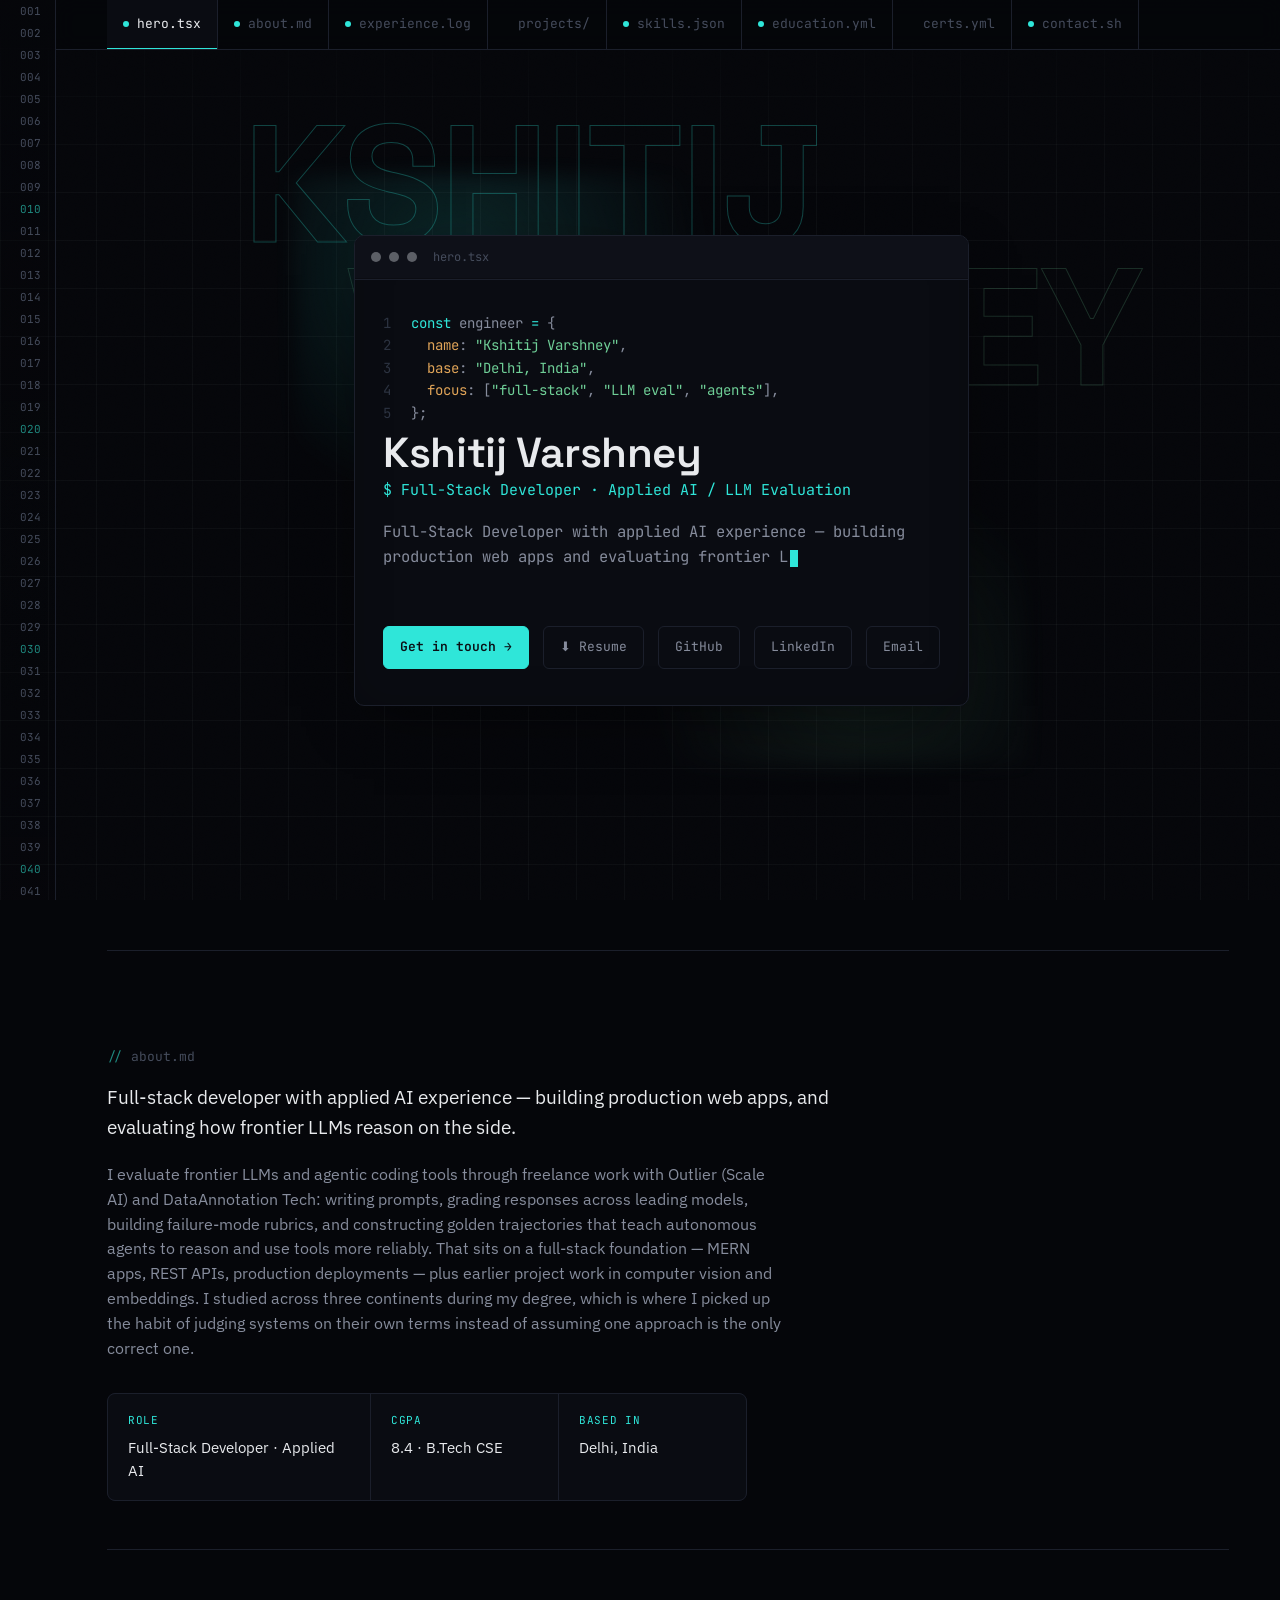
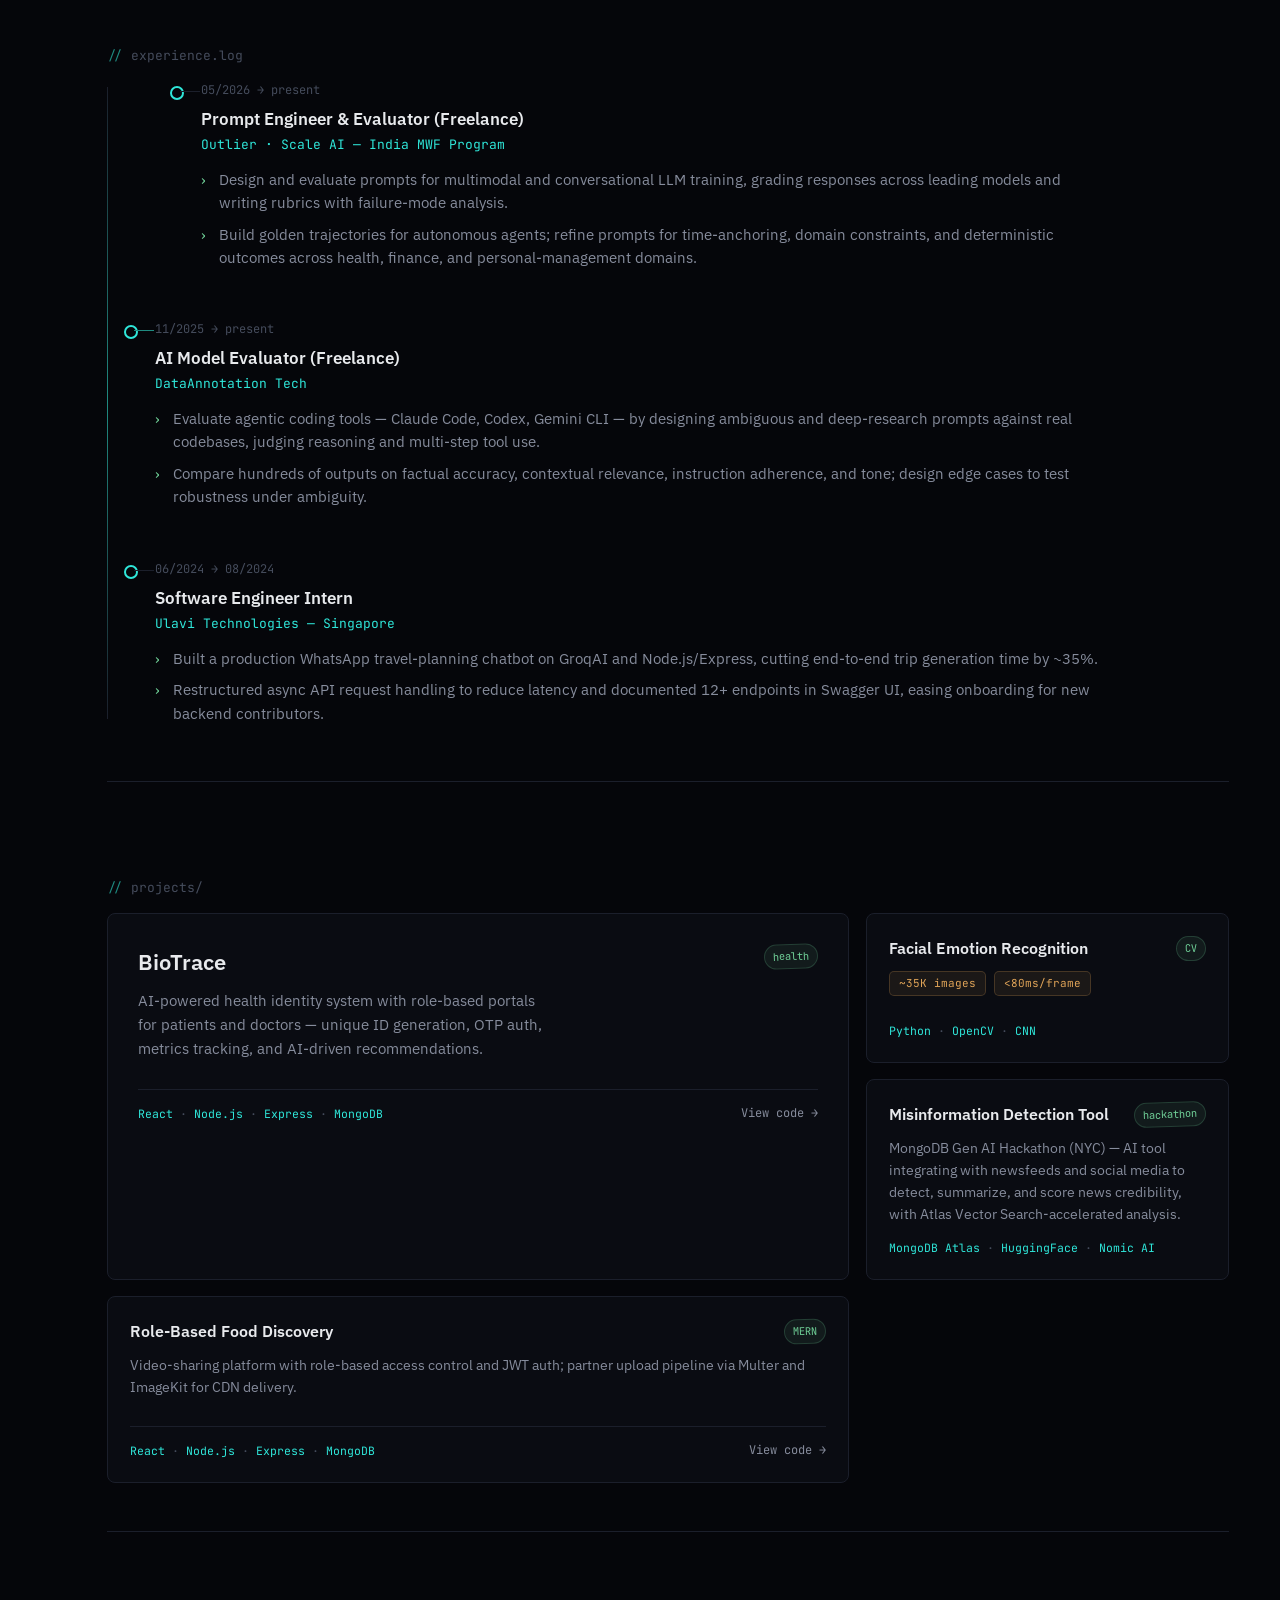
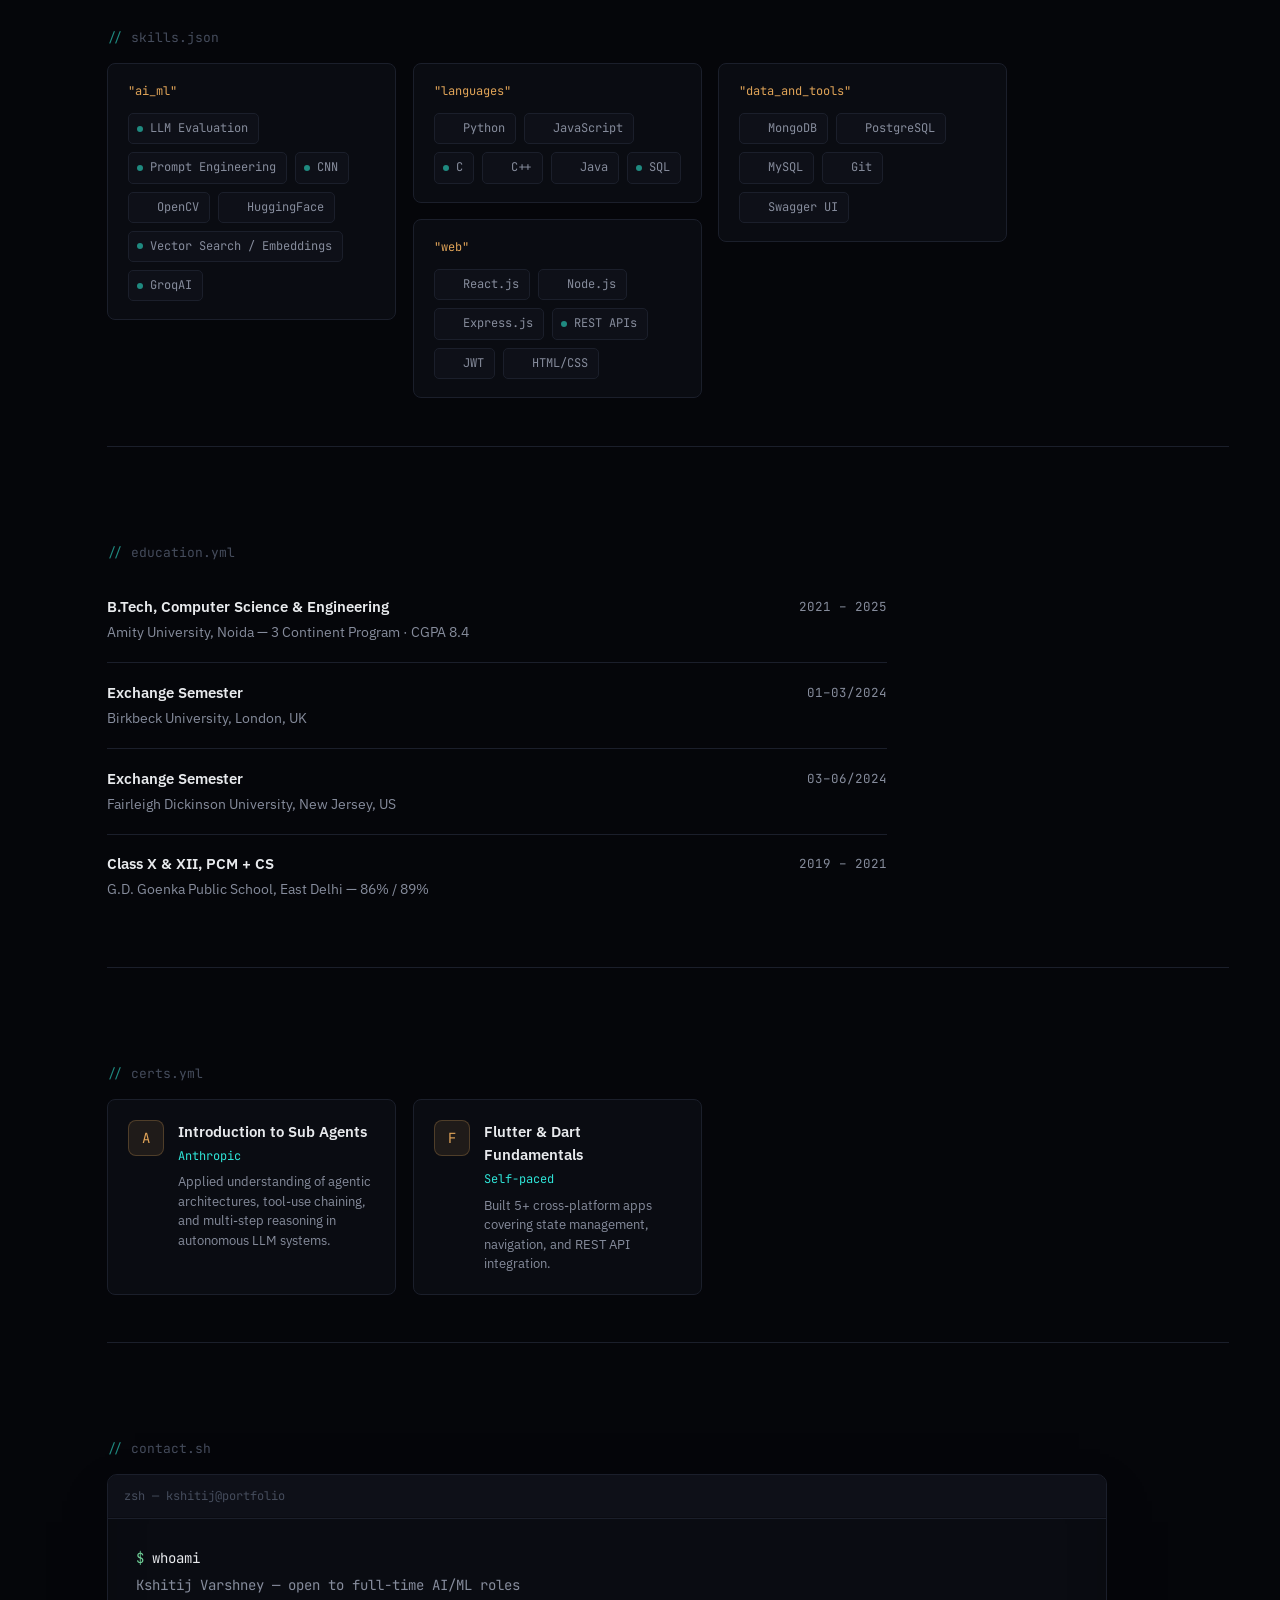
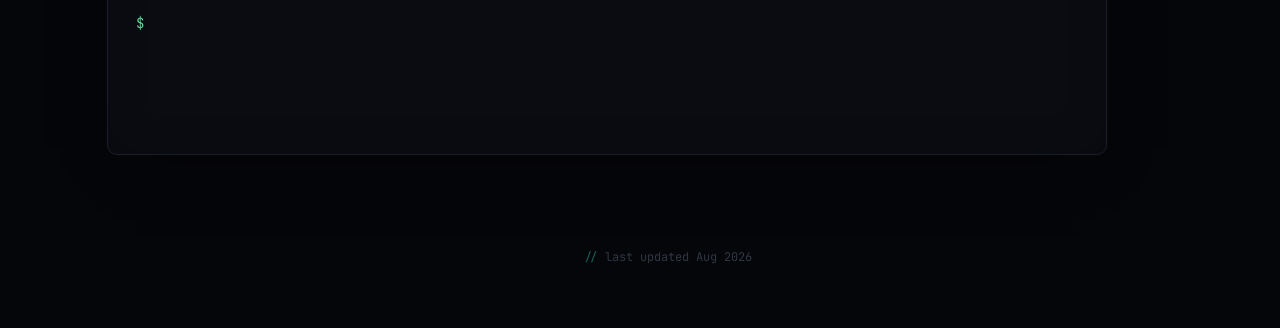
==== index.html @ 7fbf3341 "first commit" ====
<!DOCTYPE html>
<html lang="en">
<head>
<meta charset="UTF-8">
<meta name="viewport" content="width=device-width, initial-scale=1.0">
<meta name="theme-color" content="#05060A">
<title>Kshitij Varshney — Full-Stack Developer · Applied AI</title>
<meta name="description" content="Kshitij Varshney — Full-Stack Developer with applied AI experience: building production web apps and evaluating frontier LLMs through prompt design and agent evaluation.">

<meta property="og:type" content="website">
<meta property="og:title" content="Kshitij Varshney — Full-Stack Developer · Applied AI">
<meta property="og:description" content="Full-Stack Developer building production web apps and evaluating frontier LLMs through prompt design and agent evaluation.">
<meta property="og:image" content="og-image.png">
<meta property="og:image:width" content="1200">
<meta property="og:image:height" content="630">

<meta name="twitter:card" content="summary_large_image">
<meta name="twitter:title" content="Kshitij Varshney — Full-Stack Developer · Applied AI">
<meta name="twitter:description" content="Full-Stack Developer building production web apps and evaluating frontier LLMs through prompt design and agent evaluation.">
<meta name="twitter:image" content="og-image.png">

<link rel="preconnect" href="https://fonts.googleapis.com">
<link rel="preconnect" href="https://fonts.gstatic.com" crossorigin>
<link href="https://fonts.googleapis.com/css2?family=Space+Grotesk:wght@400;500;600;700&family=IBM+Plex+Sans:wght@400;500;600&family=JetBrains+Mono:wght@400;500;600&display=swap" rel="stylesheet">
<link rel="icon" type="image/svg+xml" href="data:image/svg+xml,%3Csvg xmlns='http://www.w3.org/2000/svg' viewBox='0 0 32 32'%3E%3Crect width='32' height='32' rx='7' fill='%230B0E14'/%3E%3Cpath d='M11 10L5 16l6 6' stroke='%232FE6D9' stroke-width='2.4' fill='none' stroke-linecap='round' stroke-linejoin='round'/%3E%3Cpath d='M21 10l6 6-6 6' stroke='%232FE6D9' stroke-width='2.4' fill='none' stroke-linecap='round' stroke-linejoin='round'/%3E%3Cpath d='M18 8l-4 16' stroke='%236FCF97' stroke-width='2.2' fill='none' stroke-linecap='round'/%3E%3C/svg%3E">

<link rel="stylesheet" href="styles.css">
<meta name="google-site-verification" content="ifWqgJy-B18zd30rUgN7h83XFHIJWSbLdOF6tFx1Wqg" />
</head>
<body>

<div class="bg-grid"></div>
<div class="bg-grid-hot" id="bgGridHot"></div>
<div class="bg-glow" id="bgGlow"></div>
<div class="bg-noise"></div>

<div class="line-gutter"><div class="line-gutter-inner" id="lineGutter"></div></div>

<nav class="tabbar">
  <div class="tabbar-inner" id="tabbar">
    <a class="tab active" href="#hero" data-target="hero"><span class="dot"></span>hero.tsx</a>
    <a class="tab" href="#about" data-target="about"><span class="dot"></span>about.md</a>
    <a class="tab" href="#experience" data-target="experience"><span class="dot"></span>experience.log</a>
    <a class="tab" href="#projects" data-target="projects"><span class="dot"></span>projects/</a>
    <a class="tab" href="#skills" data-target="skills"><span class="dot"></span>skills.json</a>
    <a class="tab" href="#education" data-target="education"><span class="dot"></span>education.yml</a>
    <a class="tab" href="#certificates" data-target="certificates"><span class="dot"></span>certs.yml</a>
    <a class="tab" href="#contact" data-target="contact"><span class="dot"></span>contact.sh</a>
    
  </div>
</nav>

<main class="wrap">

  <!-- HERO -->
  <section id="hero" class="hero">
    <div class="hero-stage">
      <div class="hero-huge" aria-hidden="true"><span class="one">KSHITIJ</span><span class="two">VARSHNEY</span></div>

      <div class="editor-stage">
        <div class="editor">
          <div class="editor-chrome">
            <span class="dot"></span><span class="dot"></span><span class="dot"></span>
            <span class="filename">hero.tsx</span>
          </div>
          <div class="editor-body">
            <div class="line"><span class="no">1</span><span class="code"><span class="kw">const</span> engineer <span class="kw">=</span> {</span></div>
            <div class="line"><span class="no">2</span><span class="code">&nbsp;&nbsp;<span class="prop">name</span>: <span class="str">"Kshitij Varshney"</span>,</span></div>
            <div class="line"><span class="no">3</span><span class="code">&nbsp;&nbsp;<span class="prop">base</span>: <span class="str">"Delhi, India"</span>,</span></div>
            <div class="line"><span class="no">4</span><span class="code">&nbsp;&nbsp;<span class="prop">focus</span>: [<span class="str">"full-stack"</span>, <span class="str">"LLM eval"</span>, <span class="str">"agents"</span>],</span></div>
            <div class="line"><span class="no">5</span><span class="code">};</span></div>

            <h1 class="hero-name">Kshitij Varshney</h1>
            <div class="hero-role">$ Full-Stack Developer · Applied AI / LLM Evaluation</div>
            <p class="hero-type" id="typeTarget"></p>

            <div class="hero-links">
              <a class="btn primary" href="#contact">Get in touch →</a>
              <a class="btn" href="assets/Resume_kshitij_git.pdf" target="_blank" rel="noopener">⬇ Resume</a>
              <a class="btn" href="https://github.com/kshitij127a" target="_blank" rel="noopener">GitHub</a>
              <a class="btn" href="https://www.linkedin.com/in/kshitij-varshney-1a95a621b/" target="_blank" rel="noopener">LinkedIn</a>
              <a class="btn" href="mailto:kshitij127a@gmail.com" id="heroEmailBtn" data-copy-email="kshitij127a@gmail.com">Email</a>
            </div>
          </div>
        </div>
      </div>
    </div>
  </section>

  <!-- ABOUT -->
  <section id="about">
    <div class="comment">about.md</div>
    <p class="about-lead">Full-stack developer with applied AI experience — building production web apps, and evaluating how frontier LLMs reason on the side.</p>
    <p class="about-body">
      I evaluate frontier LLMs and agentic coding tools through freelance work with Outlier (Scale AI) and DataAnnotation Tech: writing prompts, grading responses across leading models, building failure-mode rubrics, and constructing golden trajectories that teach autonomous agents to reason and use tools more reliably. That sits on a full-stack foundation — MERN apps, REST APIs, production deployments — plus earlier project work in computer vision and embeddings. I studied across three continents during my degree, which is where I picked up the habit of judging systems on their own terms instead of assuming one approach is the only correct one.
    </p>

    <div class="facts">
      <div class="fact"><div class="k">Role</div><div class="v">Full-Stack Developer · Applied AI</div></div>
      <div class="fact"><div class="k">CGPA</div><div class="v">8.4 · B.Tech CSE</div></div>
      <div class="fact"><div class="k">Based in</div><div class="v">Delhi, India</div></div>
    </div>
  </section>

  <!-- EXPERIENCE -->
  <section id="experience">
    <div class="comment">experience.log</div>
    <div class="graph">

      <div class="node">
        <div class="log-time">05/2026 → present</div>
        <div class="log-title">Prompt Engineer &amp; Evaluator (Freelance)</div>
        <div class="log-org">Outlier · Scale AI — India MWF Program</div>
        <ul class="log-list">
          <li>Design and evaluate prompts for multimodal and conversational LLM training, grading responses across leading models and writing rubrics with failure-mode analysis.</li>
          <li>Build golden trajectories for autonomous agents; refine prompts for time-anchoring, domain constraints, and deterministic outcomes across health, finance, and personal-management domains.</li>
        </ul>
      </div>

      <div class="node">
        <div class="log-time">11/2025 → present</div>
        <div class="log-title">AI Model Evaluator (Freelance)</div>
        <div class="log-org">DataAnnotation Tech</div>
        <ul class="log-list">
          <li>Evaluate agentic coding tools — Claude Code, Codex, Gemini CLI — by designing ambiguous and deep-research prompts against real codebases, judging reasoning and multi-step tool use.</li>
          <li>Compare hundreds of outputs on factual accuracy, contextual relevance, instruction adherence, and tone; design edge cases to test robustness under ambiguity.</li>
        </ul>
      </div>

      <div class="node">
        <div class="log-time">06/2024 → 08/2024</div>
        <div class="log-title">Software Engineer Intern</div>
        <div class="log-org">Ulavi Technologies — Singapore</div>
        <ul class="log-list">
          <li>Built a production WhatsApp travel-planning chatbot on GroqAI and Node.js/Express, cutting end-to-end trip generation time by ~35%.</li>
          <li>Restructured async API request handling to reduce latency and documented 12+ endpoints in Swagger UI, easing onboarding for new backend contributors.</li>
        </ul>
      </div>

    </div>
  </section>

  <!-- PROJECTS -->
  <section id="projects">
    <div class="comment">projects/</div>
    <div class="bento">

      <div class="pcard featured">
        <div class="pcard-head">
          <div class="pcard-title">BioTrace</div>
          <div class="pcard-tag">health</div>
        </div>
        <p class="pcard-desc">AI-powered health identity system with role-based portals for patients and doctors — unique ID generation, OTP auth, metrics tracking, and AI-driven recommendations.</p>
        <div class="pcard-foot">
          <div class="pcard-stack"><span>React</span> · <span>Node.js</span> · <span>Express</span> · <span>MongoDB</span></div>
          <a class="pcard-link" href="https://github.com/kshitij127a" target="_blank" rel="noopener">View code →</a>
        </div>
      </div>

      <div class="pcard b">
        <div class="pcard-head">
          <div class="pcard-title">Facial Emotion Recognition</div>
          <div class="pcard-tag">CV</div>
        </div>
        <div class="pcard-stats">
          <span class="pcard-stat">~35K images</span>
          <span class="pcard-stat">&lt;80ms/frame</span>
        </div>
        <div class="pcard-stack"><span>Python</span> · <span>OpenCV</span> · <span>CNN</span></div>
      </div>

      <div class="pcard c">
        <div class="pcard-head">
          <div class="pcard-title">Misinformation Detection Tool</div>
          <div class="pcard-tag">hackathon</div>
        </div>
        <p class="pcard-desc">MongoDB Gen AI Hackathon (NYC) — AI tool integrating with newsfeeds and social media to detect, summarize, and score news credibility, with Atlas Vector Search-accelerated analysis.</p>
        <div class="pcard-stack"><span>MongoDB Atlas</span> · <span>HuggingFace</span> · <span>Nomic AI</span></div>
      </div>

      <div class="pcard d">
        <div class="pcard-head">
          <div class="pcard-title">Role-Based Food Discovery</div>
          <div class="pcard-tag">MERN</div>
        </div>
        <p class="pcard-desc">Video-sharing platform with role-based access control and JWT auth; partner upload pipeline via Multer and ImageKit for CDN delivery.</p>
        <div class="pcard-foot">
          <div class="pcard-stack"><span>React</span> · <span>Node.js</span> · <span>Express</span> · <span>MongoDB</span></div>
          <a class="pcard-link" href="https://github.com/kshitij127a" target="_blank" rel="noopener">View code →</a>
        </div>
      </div>

    </div>
  </section>

  <!-- SKILLS -->
  <section id="skills">
    <div class="comment">skills.json</div>
    <div class="skills-columns">
      <div class="skill-block">
        <div class="skill-key">"ai_ml"</div>
        <div class="chips">
          <span class="chip"><span class="chip-dot"></span>LLM Evaluation</span><span class="chip"><span class="chip-dot"></span>Prompt Engineering</span><span class="chip"><span class="chip-dot"></span>CNN</span><span class="chip"><img class="chip-icon" src="https://cdn.simpleicons.org/opencv/2FE6D9" alt="">OpenCV</span><span class="chip"><img class="chip-icon" src="https://cdn.simpleicons.org/huggingface/2FE6D9" alt="">HuggingFace</span><span class="chip"><span class="chip-dot"></span>Vector Search / Embeddings</span><span class="chip"><span class="chip-dot"></span>GroqAI</span>
        </div>
      </div>
      <div class="skill-block">
        <div class="skill-key">"languages"</div>
        <div class="chips">
          <span class="chip"><img class="chip-icon" src="https://cdn.simpleicons.org/python/2FE6D9" alt="">Python</span><span class="chip"><img class="chip-icon" src="https://cdn.simpleicons.org/javascript/2FE6D9" alt="">JavaScript</span><span class="chip"><span class="chip-dot"></span>C</span><span class="chip"><img class="chip-icon" src="https://cdn.simpleicons.org/cplusplus/2FE6D9" alt="">C++</span><span class="chip"><img class="chip-icon" src="https://cdn.simpleicons.org/openjdk/2FE6D9" alt="">Java</span><span class="chip"><span class="chip-dot"></span>SQL</span>
        </div>
      </div>
      <div class="skill-block">
        <div class="skill-key">"web"</div>
        <div class="chips">
          <span class="chip"><img class="chip-icon" src="https://cdn.simpleicons.org/react/2FE6D9" alt="">React.js</span><span class="chip"><img class="chip-icon" src="https://cdn.simpleicons.org/nodedotjs/2FE6D9" alt="">Node.js</span><span class="chip"><img class="chip-icon" src="https://cdn.simpleicons.org/express/2FE6D9" alt="">Express.js</span><span class="chip"><span class="chip-dot"></span>REST APIs</span><span class="chip"><img class="chip-icon" src="https://cdn.simpleicons.org/jsonwebtokens/2FE6D9" alt="">JWT</span><span class="chip"><img class="chip-icon" src="https://cdn.simpleicons.org/html5/2FE6D9" alt="">HTML/CSS</span>
        </div>
      </div>
      <div class="skill-block">
        <div class="skill-key">"data_and_tools"</div>
        <div class="chips">
          <span class="chip"><img class="chip-icon" src="https://cdn.simpleicons.org/mongodb/2FE6D9" alt="">MongoDB</span><span class="chip"><img class="chip-icon" src="https://cdn.simpleicons.org/postgresql/2FE6D9" alt="">PostgreSQL</span><span class="chip"><img class="chip-icon" src="https://cdn.simpleicons.org/mysql/2FE6D9" alt="">MySQL</span><span class="chip"><img class="chip-icon" src="https://cdn.simpleicons.org/git/2FE6D9" alt="">Git</span><span class="chip"><img class="chip-icon" src="https://cdn.simpleicons.org/swagger/2FE6D9" alt="">Swagger UI</span>
        </div>
      </div>
    </div>
  </section>

  <!-- EDUCATION -->
  <section id="education">
    <div class="comment">education.yml</div>

    <div class="edu-item">
      <div>
        <div class="edu-title">B.Tech, Computer Science &amp; Engineering</div>
        <div class="edu-sub">Amity University, Noida — 3 Continent Program · CGPA 8.4</div>
      </div>
      <div class="edu-time">2021 – 2025</div>
    </div>

    <div class="edu-item">
      <div>
        <div class="edu-title">Exchange Semester</div>
        <div class="edu-sub">Birkbeck University, London, UK</div>
      </div>
      <div class="edu-time">01–03/2024</div>
    </div>

    <div class="edu-item">
      <div>
        <div class="edu-title">Exchange Semester</div>
        <div class="edu-sub">Fairleigh Dickinson University, New Jersey, US</div>
      </div>
      <div class="edu-time">03–06/2024</div>
    </div>

    <div class="edu-item">
      <div>
        <div class="edu-title">Class X &amp; XII, PCM + CS</div>
        <div class="edu-sub">G.D. Goenka Public School, East Delhi — 86% / 89%</div>
      </div>
      <div class="edu-time">2019 – 2021</div>
    </div>

  </section>

  <!-- CERTIFICATES -->
  <section id="certificates">
    <div class="comment">certs.yml</div>
    <div class="certs-grid">
      <div class="cert-card">
        <div class="cert-badge">A</div>
        <div>
          <div class="cert-title">Introduction to Sub Agents</div>
          <div class="cert-issuer">Anthropic</div>
          <div class="cert-desc">Applied understanding of agentic architectures, tool-use chaining, and multi-step reasoning in autonomous LLM systems.</div>
        </div>
      </div>
      <div class="cert-card">
        <div class="cert-badge">F</div>
        <div>
          <div class="cert-title">Flutter &amp; Dart Fundamentals</div>
          <div class="cert-issuer">Self-paced</div>
          <div class="cert-desc">Built 5+ cross-platform apps covering state management, navigation, and REST API integration.</div>
        </div>
      </div>
    </div>
  </section>

  <!-- CONTACT -->
  <section id="contact">
    <div class="comment">contact.sh</div>
    <div class="terminal">
      <div class="terminal-head">zsh — kshitij@portfolio</div>
      <div class="terminal-body" id="contactTerminal">
        <div><span class="prompt">$</span> <span class="cmd" id="tline1"></span></div>
        <div class="term-out" id="tout1" style="color:var(--text-muted); margin:4px 0 16px;">Kshitij Varshney — open to full-time AI/ML roles</div>
        <div><span class="prompt">$</span> <span class="cmd" id="tline2"></span></div>
        <div class="term-out" id="tout2" style="color:var(--text-muted); margin-top:4px;">Delhi, India</div>

        <div class="contact-links term-out" id="contactLinks">
          <a class="btn primary" href="mailto:kshitij127a@gmail.com" id="contactEmailBtn" data-copy-email="kshitij127a@gmail.com">kshitij127a@gmail.com</a>
          <a class="btn" href="https://www.linkedin.com/in/kshitij-varshney-1a95a621b/" target="_blank" rel="noopener">LinkedIn</a>
          <a class="btn" href="https://github.com/kshitij127a" target="_blank" rel="noopener">GitHub</a>
          <a class="btn" href="assets/Resume_kshitij_git.pdf" target="_blank" rel="noopener">⬇ Resume</a>
        </div>
      </div>
    </div>
  </section>

</main>

<footer>
  <div class="commit">last updated Aug 2026</div>
</footer>

<script>
  // Line-number gutter — populate and parallax on scroll
  (function(){
    const gutter = document.getElementById('lineGutter');
    const rowH = 22;
    const total = Math.ceil((document.body.scrollHeight + 800) / rowH);
    const frag = document.createDocumentFragment();
    for(let i = 1; i <= total; i++){
      const s = document.createElement('span');
      s.textContent = String(i).padStart(3, '0');
      if(i % 10 === 0) s.classList.add('marker');
      frag.appendChild(s);
    }
    gutter.appendChild(frag);

    let ticking = false;
    function update(){
      const y = window.scrollY * 0.72; // parallax: gutter scrolls slower than page
      gutter.style.transform = `translateY(${-y}px)`;
      ticking = false;
    }
    window.addEventListener('scroll', () => {
      if(!ticking){ requestAnimationFrame(update); ticking = true; }
    }, { passive: true });
    update();
  })();

  // Copy-to-clipboard on email buttons
  document.querySelectorAll('[data-copy-email]').forEach(el => {
    const email = el.dataset.copyEmail;
    const original = el.innerHTML;
    let resetTimer = null;

    el.addEventListener('click', (e) => {
      e.preventDefault();
      clearTimeout(resetTimer);

      const finish = (ok) => {
        el.textContent = ok ? '✓ Copied to clipboard' : email;
        el.classList.toggle('copied', ok);
        resetTimer = setTimeout(() => {
          el.innerHTML = original;
          el.classList.remove('copied');
        }, 1800);
      };

      if(navigator.clipboard && navigator.clipboard.writeText){
        navigator.clipboard.writeText(email).then(() => finish(true)).catch(() => {
          window.location.href = 'mailto:' + email;
        });
      } else {
        window.location.href = 'mailto:' + email;
      }
    });
  });

  // Typing hero effect
  const target = document.getElementById('typeTarget');
  const full = "Full-Stack Developer with applied AI experience \u2014 building production web apps and evaluating frontier LLMs through prompt design, failure-mode analysis, and agent evaluation.";
  const reduce = window.matchMedia('(prefers-reduced-motion: reduce)').matches;

  function typeWriter(el, text, speed, onDone){
    let i = 0;
    el.innerHTML = '';
    const cursor = document.createElement('span');
    cursor.className = 'cursor';
    function step(){
      if(i <= text.length){
        el.textContent = text.slice(0, i);
        el.appendChild(cursor);
        i++;
        setTimeout(step, speed);
      } else if(onDone){
        cursor.remove();
        onDone();
      }
    }
    step();
  }

  if(reduce){
    target.textContent = full;
  } else {
    typeWriter(target, full, 18);
  }

  // Typing sequence for the contact terminal, triggered when it scrolls into view
  const tline1 = document.getElementById('tline1');
  const tline2 = document.getElementById('tline2');
  const tout1 = document.getElementById('tout1');
  const tout2 = document.getElementById('tout2');
  const contactLinks = document.getElementById('contactLinks');
  const contactTerminal = document.getElementById('contactTerminal');

  function runContactSequence(){
    typeWriter(tline1, 'whoami', 55, () => {
      tout1.classList.add('show');
      setTimeout(() => {
        typeWriter(tline2, 'cat contact.txt', 45, () => {
          tout2.classList.add('show');
          setTimeout(() => contactLinks.classList.add('show'), 200);
        });
      }, 400);
    });
  }

  if(reduce){
    tline1.textContent = 'whoami';
    tline2.textContent = 'cat contact.txt';
    tout1.classList.add('show');
    tout2.classList.add('show');
    contactLinks.classList.add('show');
  } else if(contactTerminal){
    const contactObserver = new IntersectionObserver((entries) => {
      entries.forEach(entry => {
        if(entry.isIntersecting){
          runContactSequence();
          contactObserver.unobserve(entry.target);
        }
      });
    }, { threshold: 0.4 });
    contactObserver.observe(contactTerminal);
  }

  // Cursor-reactive background glow
  if(!reduce){
    const glow = document.getElementById('bgGlow');
    const gridHot = document.getElementById('bgGridHot');
    let raf = null;
    let hideTimer = null;

    window.addEventListener('mousemove', (e) => {
      if(raf) cancelAnimationFrame(raf);
      raf = requestAnimationFrame(() => {
        const x = e.clientX + 'px';
        const y = e.clientY + 'px';
        glow.style.setProperty('--x', x);
        glow.style.setProperty('--y', y);
        gridHot.style.setProperty('--x', x);
        gridHot.style.setProperty('--y', y);
        glow.classList.add('active');
        gridHot.classList.add('active');
      });
      clearTimeout(hideTimer);
      hideTimer = setTimeout(() => {
        glow.classList.remove('active');
        gridHot.classList.remove('active');
      }, 2500);
    }, { passive: true });

    window.addEventListener('mouseleave', () => {
      glow.classList.remove('active');
      gridHot.classList.remove('active');
    });
  }

  // Scroll-reveal
  const revealSelectors = [
    '#about .comment', '#about .about-lead', '#about .about-body', '#about .facts',
    '#experience .comment', '#experience .node',
    '#projects .comment', '#projects .pcard',
    '#skills .comment', '#skills .skill-block',
    '#education .comment', '#education .edu-item',
    '#certificates .comment', '#certificates .cert-card',
    '#contact .comment', '#contact .terminal'
  ];
  const revealEls = [];
  revealSelectors.forEach(sel => {
    document.querySelectorAll(sel).forEach(el => {
      el.classList.add('reveal');
      revealEls.push(el);
    });
  });

  [
    ['.graph', '.node'],
    ['.bento', '.pcard'],
    ['.skills-columns', '.skill-block']
  ].forEach(([parentSel, childSel]) => {
    document.querySelectorAll(parentSel).forEach(parent => {
      [...parent.querySelectorAll(childSel)].forEach((child, i) => {
        child.style.transitionDelay = (i * 0.08) + 's';
      });
    });
  });
  document.querySelectorAll('#education .edu-item').forEach((el, i) => {
    el.style.transitionDelay = (i * 0.06) + 's';
  });
  document.querySelectorAll('#certificates .cert-card').forEach((el, i) => {
    el.style.transitionDelay = (i * 0.08) + 's';
  });

  if(reduce){
    revealEls.forEach(el => el.classList.add('in-view'));
  } else {
    const revealObserver = new IntersectionObserver((entries) => {
      entries.forEach(entry => {
        entry.target.classList.toggle('in-view', entry.isIntersecting);
      });
    }, { threshold: 0.15, rootMargin: '0px 0px -8% 0px' });
    revealEls.forEach(el => revealObserver.observe(el));
  }

  const sections = document.querySelectorAll('main section');
  const tabs = document.querySelectorAll('.tab');

  const observer = new IntersectionObserver((entries) => {
    entries.forEach(entry => {
      if(entry.isIntersecting){
        const id = entry.target.getAttribute('id');
        tabs.forEach(t => t.classList.toggle('active', t.dataset.target === id));
      }
    });
  }, { rootMargin: '-45% 0px -50% 0px', threshold: 0 });

  sections.forEach(s => observer.observe(s));
</script>

</body>
</html>
---- styles.css ----
:root{
  --bg: #05060A;
  --surface: #0A0C12;
  --surface-2: #0E1018;
  --border: #1B1F2B;
  --text: #E8EAED;
  --text-muted: #868C9C;
  --text-dim: #454C5C;
  --accent: #2FE6D9;
  --accent-dim: #1F8A80;
  --sage: #6FCF97;
  --amber: #E0A458;
  --gutter-w: 56px;

  --font-display: 'Space Grotesk', sans-serif;
  --font-body: 'IBM Plex Sans', sans-serif;
  --font-mono: 'JetBrains Mono', monospace;
}

*{ margin:0; padding:0; box-sizing:border-box; }
html{ scroll-behavior:smooth; }
body{
  background: var(--bg);
  color: var(--text);
  font-family: var(--font-body);
  line-height: 1.6;
  -webkit-font-smoothing: antialiased;
}
::selection{ background: var(--accent-dim); color: #fff; }
a{ color: inherit; text-decoration:none; }

.wrap{
  max-width: 1400px;
  margin: 0 auto;
  padding: 0 clamp(24px, 4vw, 72px) 0 clamp(24px, 4vw, 72px);
  padding-left: calc(var(--gutter-w) + clamp(24px, 4vw, 72px));
}

/* ===== continuous line-number gutter — the signature element ===== */
.line-gutter{
  position: fixed;
  top: 0; left: 0; bottom: 0;
  width: var(--gutter-w);
  z-index: 40;
  border-right: 1px solid var(--border);
  background: linear-gradient(to bottom, rgba(5,6,10,0.4), rgba(5,6,10,0.15));
  overflow: hidden;
  pointer-events: none;
}
.line-gutter-inner{
  position: absolute;
  top: 0; left: 0; right: 0;
  will-change: transform;
}
.line-gutter-inner span{
  display:block;
  height: 22px;
  line-height: 22px;
  text-align: right;
  padding-right: 14px;
  font-family: var(--font-mono);
  font-size: 11px;
  color: var(--text-dim);
}
.line-gutter-inner span.marker{ color: var(--accent-dim); }

/* subtle background grid + glow + noise, unchanged concept */
.bg-grid{
  position: fixed; inset: 0;
  background-image:
    linear-gradient(to right, rgba(230,255,253,0.035) 1px, transparent 1px),
    linear-gradient(to bottom, rgba(230,255,253,0.035) 1px, transparent 1px);
  background-size: 48px 48px;
  pointer-events: none; z-index: 0;
  mask-image: linear-gradient(to bottom, transparent, black 180px);
}
.bg-glow{
  position: fixed; inset: 0; pointer-events: none; z-index: 0;
  opacity: 0; transition: opacity .4s ease;
  background: radial-gradient(560px circle at var(--x, 50%) var(--y, 50%), rgba(47,230,217,0.10), rgba(111,207,151,0.05) 32%, transparent 65%);
}
.bg-glow.active{ opacity: 1; }
.bg-grid-hot{
  position: fixed; inset: 0; pointer-events: none; z-index: 0;
  opacity: 0; transition: opacity .4s ease;
  background-image:
    linear-gradient(to right, rgba(47,230,217,0.35) 1px, transparent 1px),
    linear-gradient(to bottom, rgba(47,230,217,0.35) 1px, transparent 1px);
  background-size: 48px 48px;
  -webkit-mask-image: radial-gradient(220px circle at var(--x, 50%) var(--y, 50%), black, transparent 70%);
  mask-image: radial-gradient(220px circle at var(--x, 50%) var(--y, 50%), black, transparent 70%);
}
.bg-grid-hot.active{ opacity: 1; }
.bg-noise{
  position: fixed; inset: 0; z-index: 0; pointer-events: none;
  opacity: 0.035; mix-blend-mode: overlay;
  background-image: url("data:image/svg+xml,%3Csvg xmlns='http://www.w3.org/2000/svg' width='160' height='160'%3E%3Cfilter id='n'%3E%3CfeTurbulence type='fractalNoise' baseFrequency='0.9' numOctaves='2' stitchTiles='stitch'/%3E%3C/filter%3E%3Crect width='100%25' height='100%25' filter='url(%23n)'/%3E%3C/svg%3E");
}

/* ===== Tab nav ===== */
.tabbar{
  position: sticky; top: 0; z-index: 50;
  margin-left: var(--gutter-w);
  background: rgba(5,6,10,0.85);
  backdrop-filter: blur(10px);
  border-bottom: 1px solid var(--border);
}
.tabbar-inner{
  max-width: 1400px; margin: 0 auto;
  display: flex; align-items: stretch; overflow-x: auto; scrollbar-width: none;
  padding: 0 clamp(24px, 4vw, 72px);
}
.tabbar-inner::-webkit-scrollbar{ display:none; }
.tab{
  font-family: var(--font-mono); font-size: 13px; color: var(--text-dim);
  padding: 14px 16px; white-space: nowrap; border-right: 1px solid var(--border);
  display: flex; align-items: center; gap: 8px; cursor: pointer;
  transition: color .15s ease, background .15s ease; position: relative;
}
.tab:hover{ color: var(--text-muted); background: rgba(255,255,255,0.02); }
.tab.active{ color: var(--text); background: var(--surface); }
.tab.active::after{ content:''; position:absolute; left:0; right:0; bottom:-1px; height:2px; background: var(--accent); }
.tab .dot{ width:6px; height:6px; border-radius:50%; background: var(--accent); flex-shrink:0; opacity: 0; transition: opacity .15s ease; }
.tab.active .dot{ opacity: 1; }

/* ===== Sections ===== */
section{ position: relative; z-index: 1; padding: 96px 0 48px; scroll-margin-top: 56px; }
section + section{ border-top: 1px solid var(--border); }

.reveal{
  opacity: 0; transform: translateY(22px);
  transition: opacity .7s cubic-bezier(.16,.8,.3,1), transform .7s cubic-bezier(.16,.8,.3,1);
  will-change: opacity, transform;
}
.reveal.in-view{ opacity: 1; transform: none; }

.comment{
  font-family: var(--font-mono); font-size: 13px; color: var(--text-dim);
  margin-bottom: 14px; display: flex; align-items: center; gap: 8px;
}
.comment::before{ content:'//'; color: var(--accent-dim); }

h1,h2,h3{ font-family: var(--font-display); font-weight: 600; letter-spacing: -0.01em; }

/* ===== Hero — giant outline name behind an overlapping editor card ===== */
.hero{ padding-top: 29px; padding-bottom: 80px; min-height: 100vh; box-sizing: border-box; display: flex; flex-direction: column; justify-content: flex-start; }
.hero-stage{ position: relative; min-height: 384px; max-width: 980px; margin: 0 auto; transform: translateX(-60px); }
.hero-huge{
  font-family: var(--font-display);
  font-weight: 700;
  font-size: clamp(64px, 13vw, 190px);
  line-height: 0.86;
  letter-spacing: -0.02em;
  color: transparent;
  -webkit-text-stroke: 1px rgba(47,230,217,0.28);
  position: absolute;
  top: 34px; left: -4px;
  z-index: 0;
  user-select: none;
  pointer-events: none;
}
.hero-huge span{ display: block; }
.hero-huge span.two{ color: transparent; -webkit-text-stroke: 1px rgba(111,207,151,0.2); margin-left: clamp(20px, 8vw, 140px); }

.editor-stage{
  position: relative;
  z-index: 2;
  max-width: 620px;
  margin: clamp(72px, 13.2vw, 156px) auto 0 clamp(0px, 8.4vw, 132px);
}
.editor-stage::before{
  content:'';
  position: absolute; inset: -60px; z-index: -1;
  background:
    radial-gradient(420px circle at 22% 15%, rgba(47,230,217,0.14), transparent 60%),
    radial-gradient(360px circle at 78% 85%, rgba(111,207,151,0.10), transparent 60%);
  filter: blur(10px); pointer-events: none;
}
.editor{
  background: var(--surface);
  border: 1px solid var(--border);
  border-radius: 10px;
  overflow: hidden;
  box-shadow: 0 20px 60px -20px rgba(0,0,0,0.6), inset 0 1px 0 rgba(255,255,255,0.04), inset 0 0 40px rgba(0,0,0,0.18);
}
.editor-chrome{
  display:flex; align-items:center; gap: 8px; padding: 12px 16px;
  background: var(--surface-2); border-bottom: 1px solid var(--border);
  box-shadow: inset 0 -1px 0 rgba(0,0,0,0.25);
}
.editor-chrome .dot{ width:10px; height:10px; border-radius:50%; }
.editor-chrome .dot:nth-child(1){ background:#5c5f66; }
.editor-chrome .dot:nth-child(2){ background:#5c5f66; }
.editor-chrome .dot:nth-child(3){ background:#5c5f66; }
.editor-chrome .filename{ font-family: var(--font-mono); font-size: 12px; color: var(--text-dim); margin-left: 8px; }
.editor-body{ padding: 32px 28px 36px; font-family: var(--font-mono); font-size: 14px; }
.line{ display:flex; }
.line .no{ color: #2C3341; width: 28px; flex-shrink:0; user-select: none; }
.line .code{ color: var(--text-muted); }
.kw{ color: var(--accent); }
.str{ color: var(--sage); }
.prop{ color: var(--amber); }

.hero-name{ font-size: clamp(28px, 4.4vw, 42px); line-height: 1.1; margin: 6px 0 2px; color: var(--text); }
.hero-role{ font-family: var(--font-mono); color: var(--accent); font-size: 15px; margin-bottom: 18px; }
.hero-type{ color: var(--text-muted); font-size: 15.5px; max-width: 60ch; min-height: 78px; }
.cursor{ display:inline-block; width: 8px; height: 1.1em; background: var(--accent); margin-left: 2px; vertical-align: text-bottom; animation: blink 1s step-end infinite; }
@keyframes blink{ 50%{ opacity: 0; } }

.hero-links{ display:flex; gap: 14px; margin-top: 28px; flex-wrap: wrap; }
.btn{
  font-family: var(--font-mono); font-size: 13px; padding: 10px 16px; border-radius: 6px;
  border: 1px solid var(--border); color: var(--text-muted);
  transition: border-color .15s ease, color .15s ease, background .15s ease;
  display:flex; align-items:center; gap:8px;
}
.btn:hover{ border-color: var(--accent-dim); color: var(--text); background: rgba(47,230,217,0.06); }
.btn.primary{ background: var(--accent); color: #0B0E14; border-color: var(--accent); font-weight: 600; }
.btn.primary:hover{ opacity: 0.9; background: var(--accent); color:#0B0E14; }
.btn.copied{ border-color: var(--sage) !important; color: var(--sage) !important; background: rgba(111,207,151,0.08) !important; }

/* ===== About ===== */
.about-lead{ font-size: 19px; color: var(--text); max-width: 68ch; margin-bottom: 20px; }
.about-body{ color: var(--text-muted); max-width: 68ch; font-size: 15.5px; }
.facts{ margin-top: 32px; display: grid; grid-template-columns: 1.4fr 1fr 1fr; gap: 1px; background: var(--border); border: 1px solid var(--border); border-radius: 8px; overflow: hidden; max-width: 640px; }
.fact{ background: var(--surface); padding: 18px 20px; }
.fact .k{ font-family: var(--font-mono); font-size: 11px; color: var(--accent); text-transform: uppercase; letter-spacing: 0.06em; margin-bottom: 6px; }
.fact .v{ font-size: 14.5px; color: var(--text); }

/* ===== Experience — git-branch graph, alternating sides ===== */
.graph{ position: relative; padding-left: 22px; max-width: 1000px; }
.graph::before{ content:''; position: absolute; left: 0; top: 6px; bottom: 6px; width: 1px; background: linear-gradient(to bottom, var(--border), var(--accent-dim), var(--border)); }
.node{ position: relative; padding: 0 0 44px 26px; }
.node:last-child{ padding-bottom: 0; }
.node::before{ content:''; position: absolute; left: -5px; top: 5px; width: 10px; height: 10px; border-radius: 50%; background: var(--bg); border: 2px solid var(--accent); }
.node::after{ content:''; position: absolute; left: 5px; top: 10px; width: 20px; height: 1px; background: var(--border); }
.node:first-child{ margin-left: 46px; max-width: 1200px; }
.node:nth-child(even)::after{ background: var(--accent-dim); }
.log-time{ font-family: var(--font-mono); font-size: 12px; color: var(--text-dim); margin-bottom: 6px; }
.log-title{ font-size: 17px; font-weight: 600; color: var(--text); margin-bottom: 2px; }
.log-org{ font-family: var(--font-mono); font-size: 13px; color: var(--accent); margin-bottom: 12px; }
.log-list{ list-style: none; color: var(--text-muted); font-size: 14.5px; }
.log-list li{ position: relative; padding-left: 18px; margin-bottom: 8px; }
.log-list li::before{ content:'›'; position: absolute; left: 0; color: var(--sage); }

/* ===== Projects — bento, uneven, one featured ===== */
.bento{
  display: grid;
  grid-template-columns: repeat(6, 1fr);
  grid-template-rows: minmax(150px, auto) minmax(150px, auto) minmax(150px, auto);
  grid-template-areas:
    "feat feat feat feat b    b"
    "feat feat feat feat c    c"
    "d    d    d    d    .    .";
  gap: 16px;
}
.pcard{
  background: var(--surface); border: 1px solid var(--border); border-radius: 8px;
  padding: 22px; display: flex; flex-direction: column;
  transition: border-color .15s ease, transform .2s ease;
}
.pcard:hover{ border-color: var(--accent-dim); transform: translateY(-2px); }
.pcard.featured{ grid-area: feat; padding: 30px; }
.pcard.featured .pcard-title{ font-size: 22px; }
.pcard.featured .pcard-desc{ font-size: 15px; max-width: 46ch; }
.pcard.b{ grid-area: b; }
.pcard.c{ grid-area: c; }
.pcard.d{ grid-area: d; }
.pcard-head{ display:flex; align-items:flex-start; justify-content: space-between; gap: 10px; margin-bottom: 10px; }
.pcard-title{ font-size: 15.5px; font-weight: 600; color: var(--text); }
.pcard-tag{
  font-family: var(--font-mono); font-size: 10.5px; color: var(--sage);
  background: rgba(111,207,151,0.08); border: 1px solid rgba(111,207,151,0.2);
  padding: 3px 8px; border-radius: 20px; white-space: nowrap;
  transform: rotate(-2deg);
}
.pcard-desc{ color: var(--text-muted); font-size: 13.8px; margin-bottom: 14px; }
.pcard-stack{ font-family: var(--font-mono); font-size: 11.5px; color: var(--text-dim); margin-top: auto; }
.pcard-stack span{ color: var(--accent); }
.pcard-stats{ display: flex; gap: 8px; flex-wrap: wrap; margin-bottom: 14px; }
.pcard-stat{
  font-family: var(--font-mono); font-size: 11px; color: var(--amber);
  background: rgba(224,164,88,0.08); border: 1px solid rgba(224,164,88,0.22);
  padding: 3px 9px; border-radius: 5px; white-space: nowrap;
}
.pcard-foot{ display: flex; justify-content: space-between; align-items: center; margin-top: 14px; padding-top: 14px; border-top: 1px solid var(--border); }
.pcard-link{ font-family: var(--font-mono); font-size: 12px; color: var(--text-muted); display: flex; align-items: center; gap: 6px; }
.pcard-link:hover{ color: var(--accent); }

/* ===== Skills — masonry columns, hand-placed chips ===== */
.skills-columns{ column-count: 3; column-gap: 16px; max-width: 900px; }
.skill-block{
  background: var(--surface); border: 1px solid var(--border); border-radius: 8px;
  padding: 18px 20px; break-inside: avoid; margin-bottom: 16px;
}
.skill-block:nth-child(2){ margin-top: 30px; }
.skill-block:nth-child(4){ margin-top: 46px; }
.skill-key{ font-family: var(--font-mono); font-size: 12px; color: var(--amber); margin-bottom: 12px; }
.chips{ display:flex; flex-wrap: wrap; gap: 8px; }
.chip{
  font-family: var(--font-mono); font-size: 12px; color: var(--text-muted);
  background: var(--surface-2); border: 1px solid var(--border);
  padding: 5px 10px 5px 8px; border-radius: 5px; transition: transform .12s ease, border-color .12s ease, color .12s ease;
  display: inline-flex; align-items: center; gap: 7px;
}
.chip:hover{ transform: rotate(-2deg) translateY(-1px); border-color: var(--accent-dim); color: var(--text); }
.chip-icon{ width: 13px; height: 13px; flex-shrink: 0; opacity: 0.85; }
.chip-dot{ width: 6px; height: 6px; border-radius: 50%; background: var(--accent-dim); flex-shrink: 0; }

/* ===== Education ===== */
.edu-item{ display: flex; justify-content: space-between; gap: 20px; padding: 18px 0; border-bottom: 1px solid var(--border); max-width: 780px; }
.edu-item:last-child{ border-bottom: none; }
.edu-title{ font-size: 15px; color: var(--text); font-weight: 600; margin-bottom: 3px; }
.edu-sub{ font-size: 13.5px; color: var(--text-muted); }
.edu-time{ font-family: var(--font-mono); font-size: 12.5px; color: var(--text-muted); white-space: nowrap; padding-top: 2px; }

/* ===== Certificates — badge cards ===== */
.certs-grid{ display: grid; grid-template-columns: repeat(auto-fill, minmax(260px, 1fr)); gap: 16px; max-width: 900px; }
.cert-card{
  background: var(--surface); border: 1px solid var(--border); border-radius: 8px;
  padding: 20px; display: flex; gap: 14px; align-items: flex-start;
  transition: border-color .15s ease, transform .2s ease;
}
.cert-card:hover{ border-color: var(--accent-dim); transform: translateY(-2px); }
.cert-badge{
  flex-shrink: 0; width: 36px; height: 36px; border-radius: 8px;
  background: rgba(224,164,88,0.1); border: 1px solid rgba(224,164,88,0.25);
  display: flex; align-items: center; justify-content: center;
  font-family: var(--font-mono); font-size: 14px; color: var(--amber);
}
.cert-title{ font-size: 14.5px; font-weight: 600; color: var(--text); margin-bottom: 4px; }
.cert-issuer{ font-family: var(--font-mono); font-size: 12px; color: var(--accent); margin-bottom: 6px; }
.cert-desc{ font-size: 13px; color: var(--text-muted); line-height: 1.5; }

/* ===== Contact ===== */
.terminal{
  background: var(--surface); border: 1px solid var(--border); border-radius: 10px; overflow: hidden;
  box-shadow: 0 20px 60px -28px rgba(0,0,0,0.6), inset 0 1px 0 rgba(255,255,255,0.04), inset 0 0 40px rgba(0,0,0,0.18);
  max-width: 1000px;
}
.terminal-head{ padding: 12px 16px; background: var(--surface-2); box-shadow: inset 0 -1px 0 rgba(0,0,0,0.25); border-bottom: 1px solid var(--border); font-family: var(--font-mono); font-size: 12px; color: var(--text-dim); }
.terminal-body{ padding: 28px; font-family: var(--font-mono); font-size: 14px; }
.terminal-body .prompt{ color: var(--sage); }
.terminal-body .cmd{ color: var(--text); }
.term-out{ opacity: 0; transition: opacity .5s ease; }
.term-out.show{ opacity: 1; }
.contact-links{ margin-top: 22px; display: flex; flex-wrap: wrap; gap: 12px; }

footer{ margin-left: var(--gutter-w); text-align:center; padding: 40px 24px 60px; font-family: var(--font-mono); font-size: 12px; color: var(--text-dim); }
footer .commit{ margin-top: 6px; color: var(--text-dim); opacity: 0.7; }
footer .commit::before{ content:'// '; color: var(--accent-dim); }

/* ===== Responsive ===== */
@media (max-width: 900px){
  .hero-stage{ transform: none; }
  .bento{ grid-template-columns: repeat(2, 1fr); grid-template-areas: none; grid-template-rows: none; }
  .pcard.featured, .pcard.b, .pcard.c, .pcard.d{ grid-area: auto; grid-column: span 2; }
  .skills-columns{ column-count: 2; }
  .skill-block:nth-child(2), .skill-block:nth-child(4){ margin-top: 0; }
  .node:nth-child(even){ margin-left: 0; max-width: none; }
}
@media (max-width: 720px){
  :root{ --gutter-w: 34px; }
  .line-gutter-inner span{ font-size: 9px; padding-right: 8px; }
  .facts{ grid-template-columns: 1fr; }
  .bento{ grid-template-columns: 1fr; grid-template-areas: none; grid-template-rows: none; }
  .pcard.featured, .pcard.b, .pcard.c, .pcard.d{ grid-area: auto; grid-column: span 1; }
  .skills-columns{ column-count: 1; }
  .editor-stage{ margin-left: 0; margin-top: 120px; }
  .hero-stage{ transform: none; }
  .hero-huge{ font-size: clamp(48px, 20vw, 96px); }
  .editor-body{ font-size: 12.5px; padding: 24px 18px 28px; }
  section{ padding: 72px 0 40px; }
  .edu-item{ flex-direction: column; gap: 4px; }
}
@media (prefers-reduced-motion: reduce){
  *{ animation-duration: 0.001ms !important; animation-iteration-count: 1 !important; transition-duration: 0.001ms !important; transition-delay: 0s !important; scroll-behavior: auto !important; }
}
a:focus-visible, .tab:focus-visible, button:focus-visible{ outline: 2px solid var(--accent); outline-offset: 2px; border-radius: 4px; }
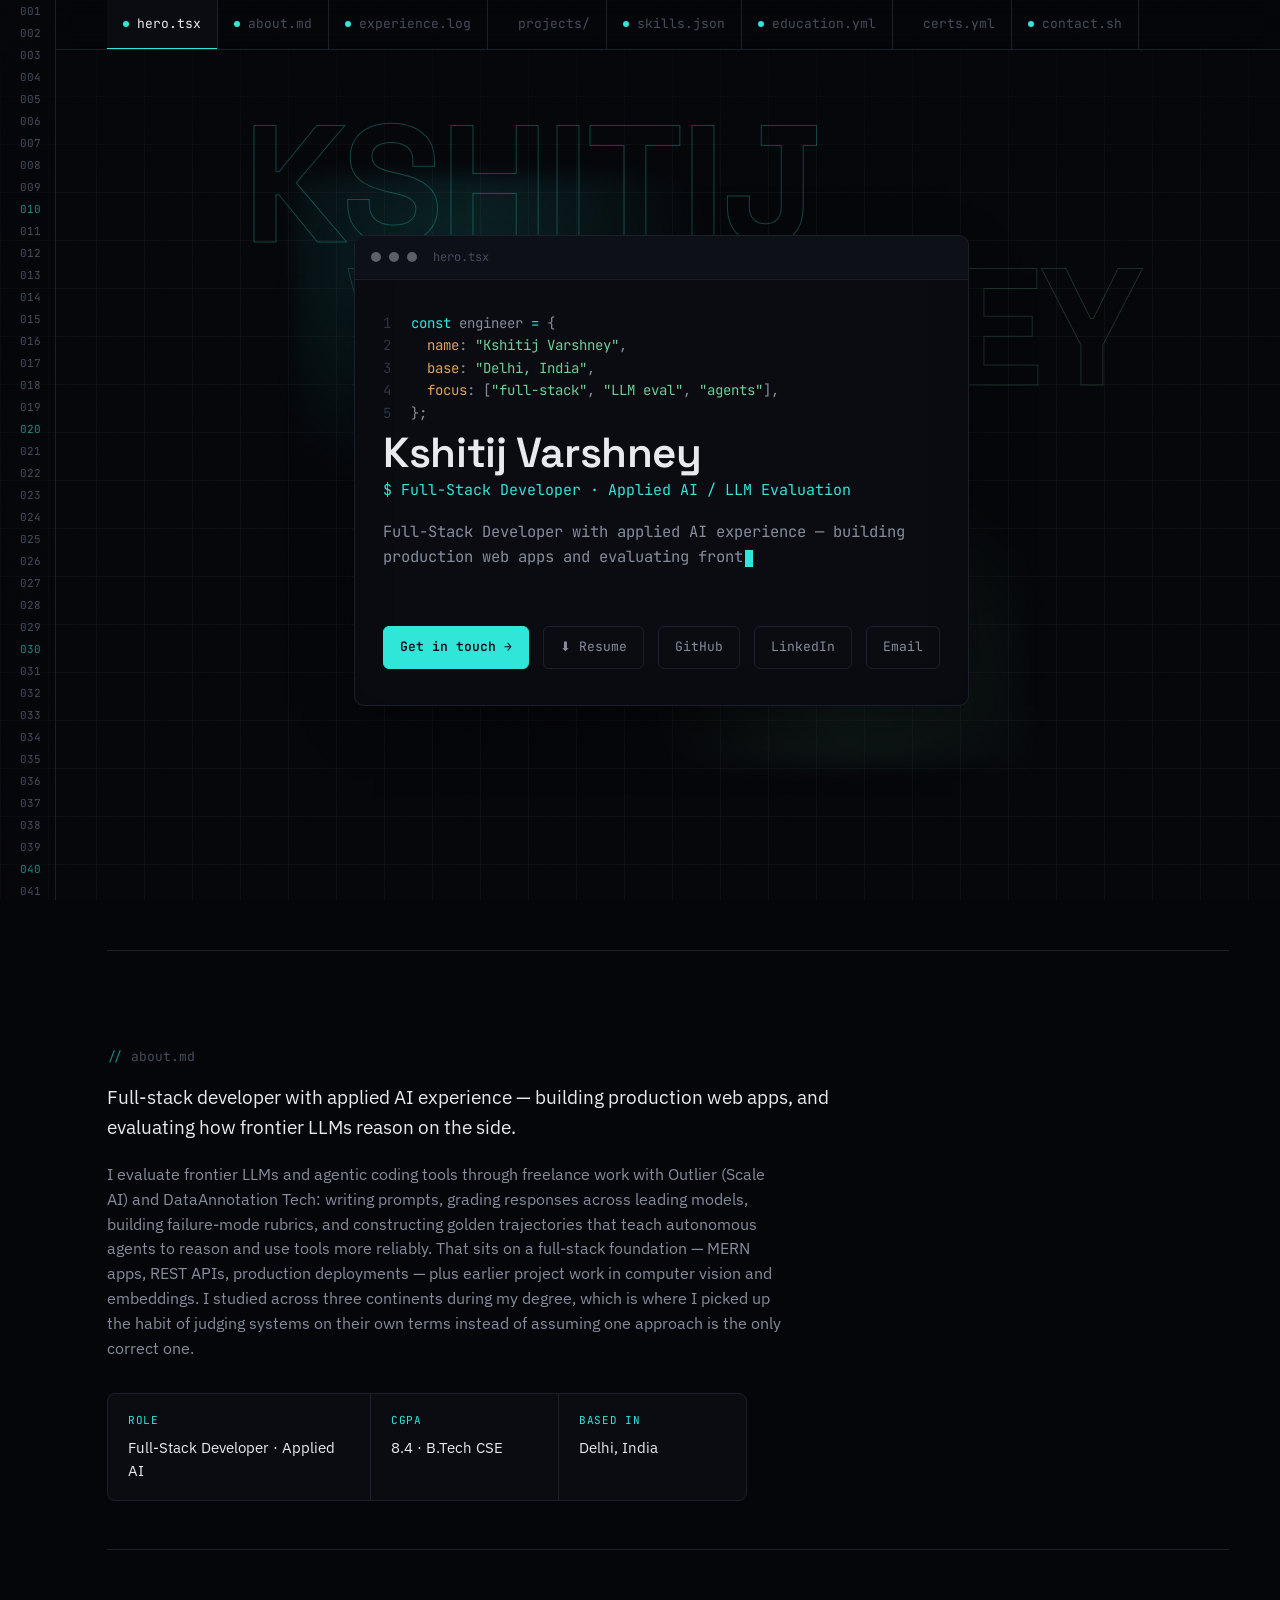
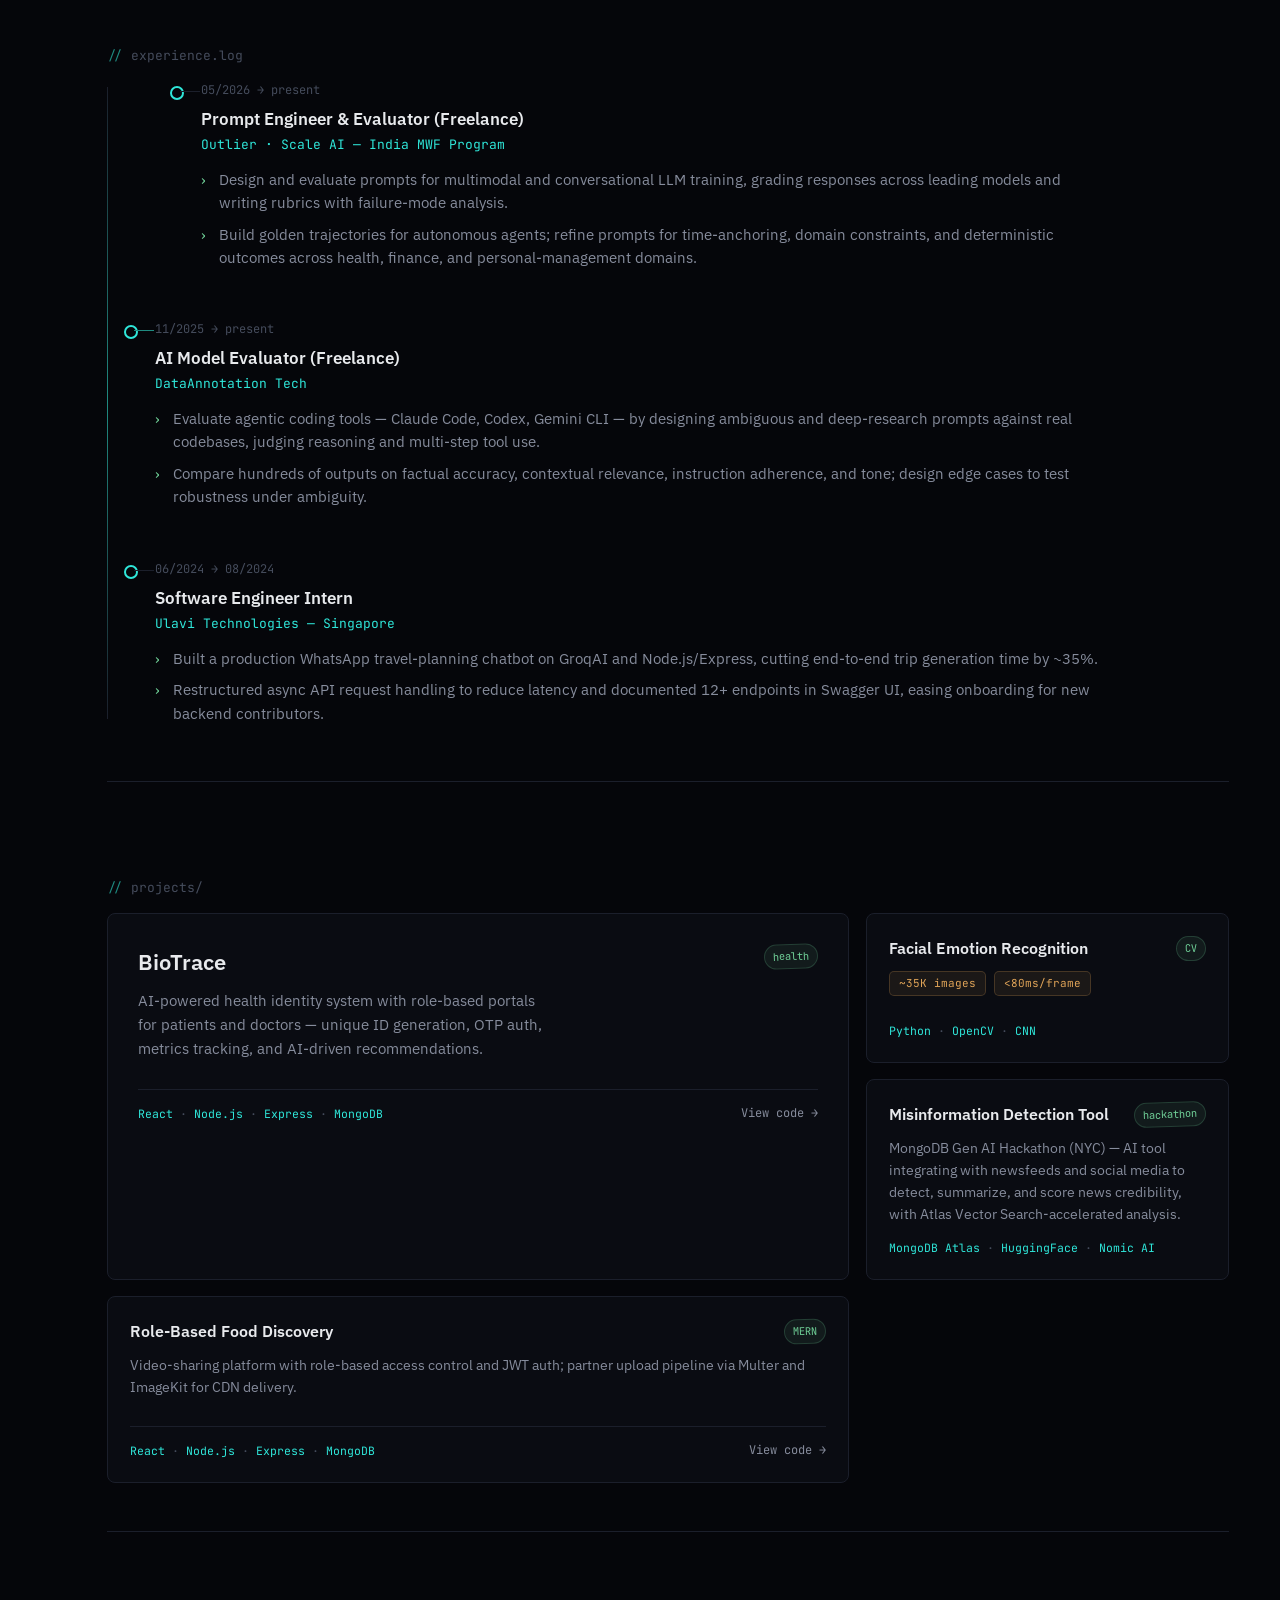
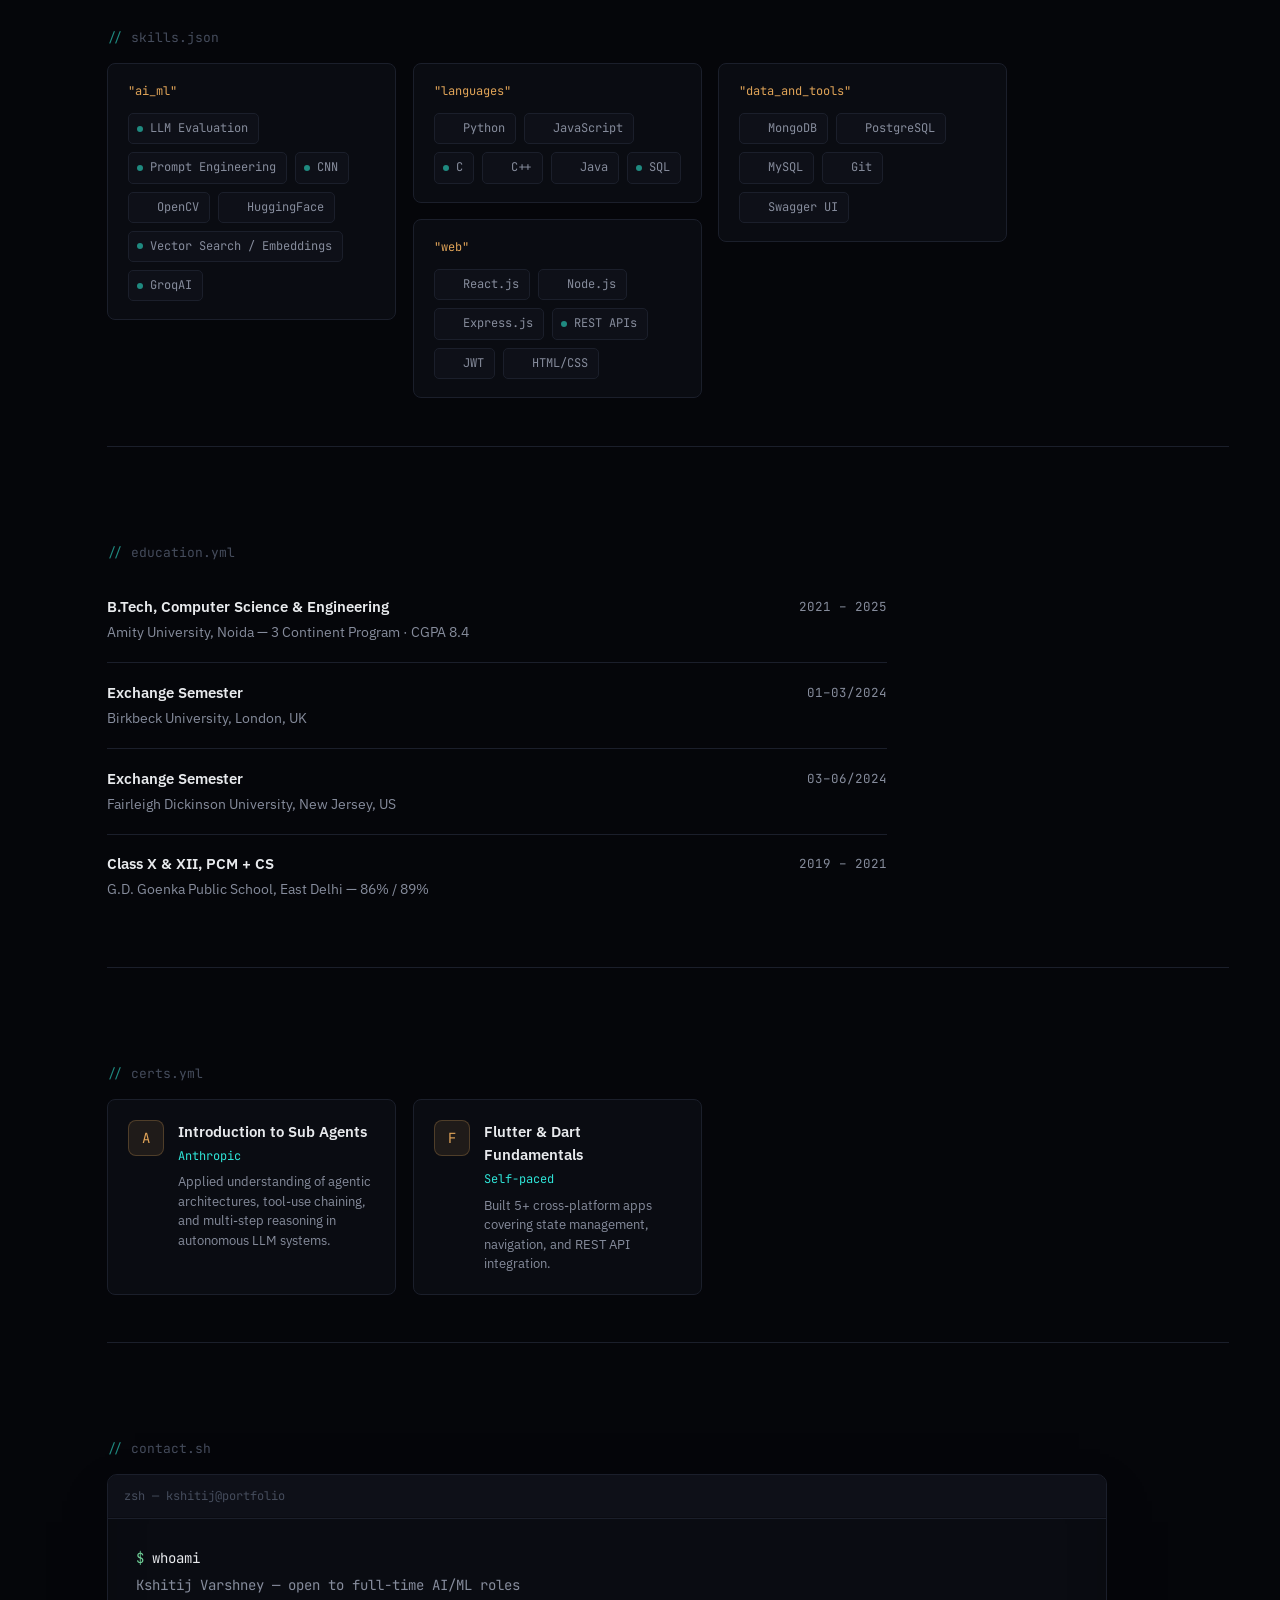
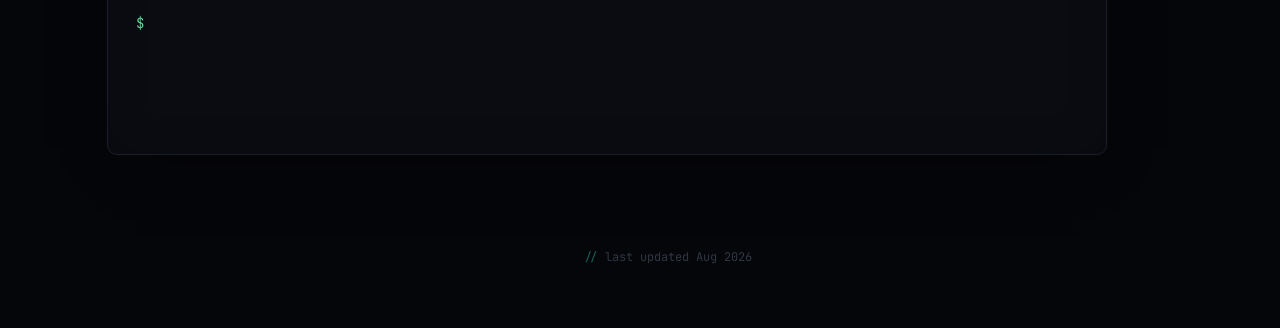
==== commit dfb9ab4a: "first commit" ====
--- a/index.html
+++ b/index.html
@@ -8,16 +8,17 @@
 <meta name="description" content="Kshitij Varshney — Full-Stack Developer with applied AI experience: building production web apps and evaluating frontier LLMs through prompt design and agent evaluation.">
 
 <meta property="og:type" content="website">
+<meta property="og:url" content="https://kshitij127a.github.io">
 <meta property="og:title" content="Kshitij Varshney — Full-Stack Developer · Applied AI">
 <meta property="og:description" content="Full-Stack Developer building production web apps and evaluating frontier LLMs through prompt design and agent evaluation.">
-<meta property="og:image" content="og-image.png">
+<meta property="og:image" content="https://kshitij127a.github.io/og-image.png">
 <meta property="og:image:width" content="1200">
 <meta property="og:image:height" content="630">
 
 <meta name="twitter:card" content="summary_large_image">
 <meta name="twitter:title" content="Kshitij Varshney — Full-Stack Developer · Applied AI">
 <meta name="twitter:description" content="Full-Stack Developer building production web apps and evaluating frontier LLMs through prompt design and agent evaluation.">
-<meta name="twitter:image" content="og-image.png">
+<meta name="twitter:image" content="https://kshitij127a.github.io/og-image.png">
 
 <link rel="preconnect" href="https://fonts.googleapis.com">
 <link rel="preconnect" href="https://fonts.gstatic.com" crossorigin>
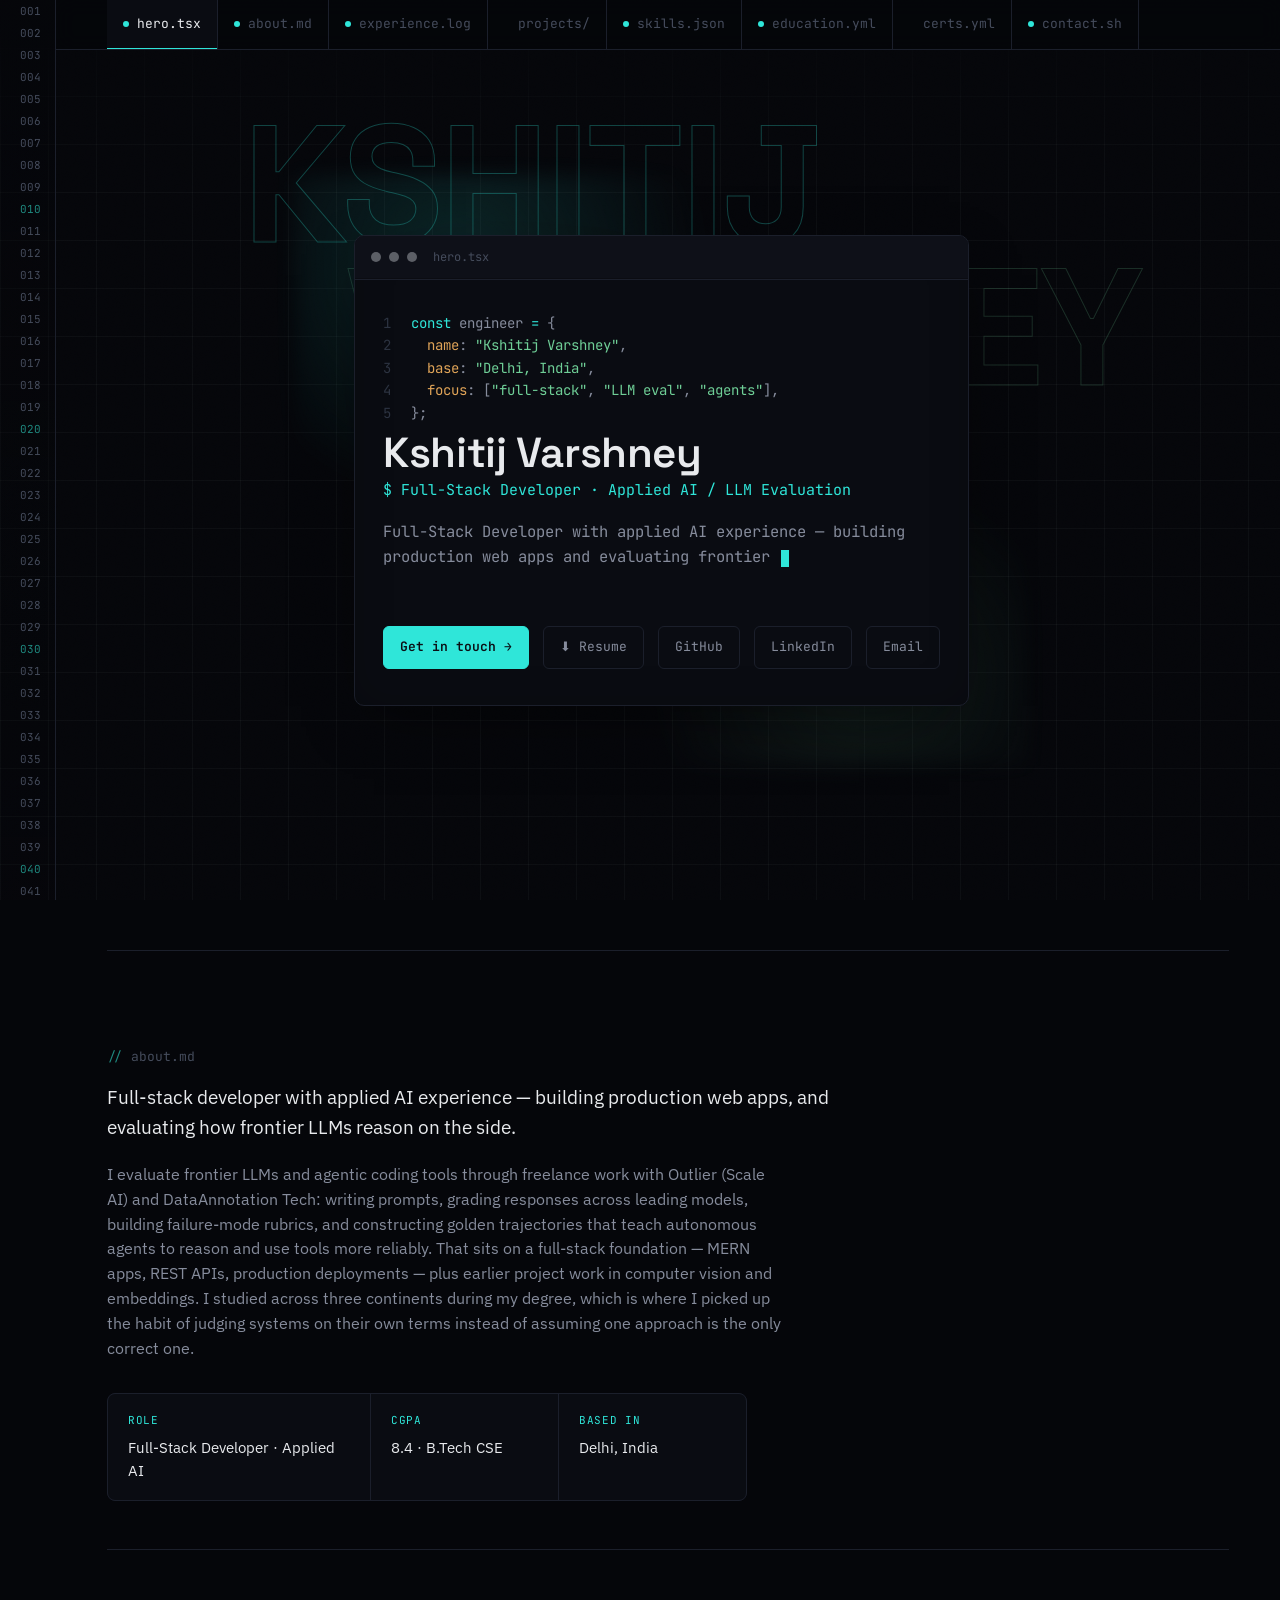
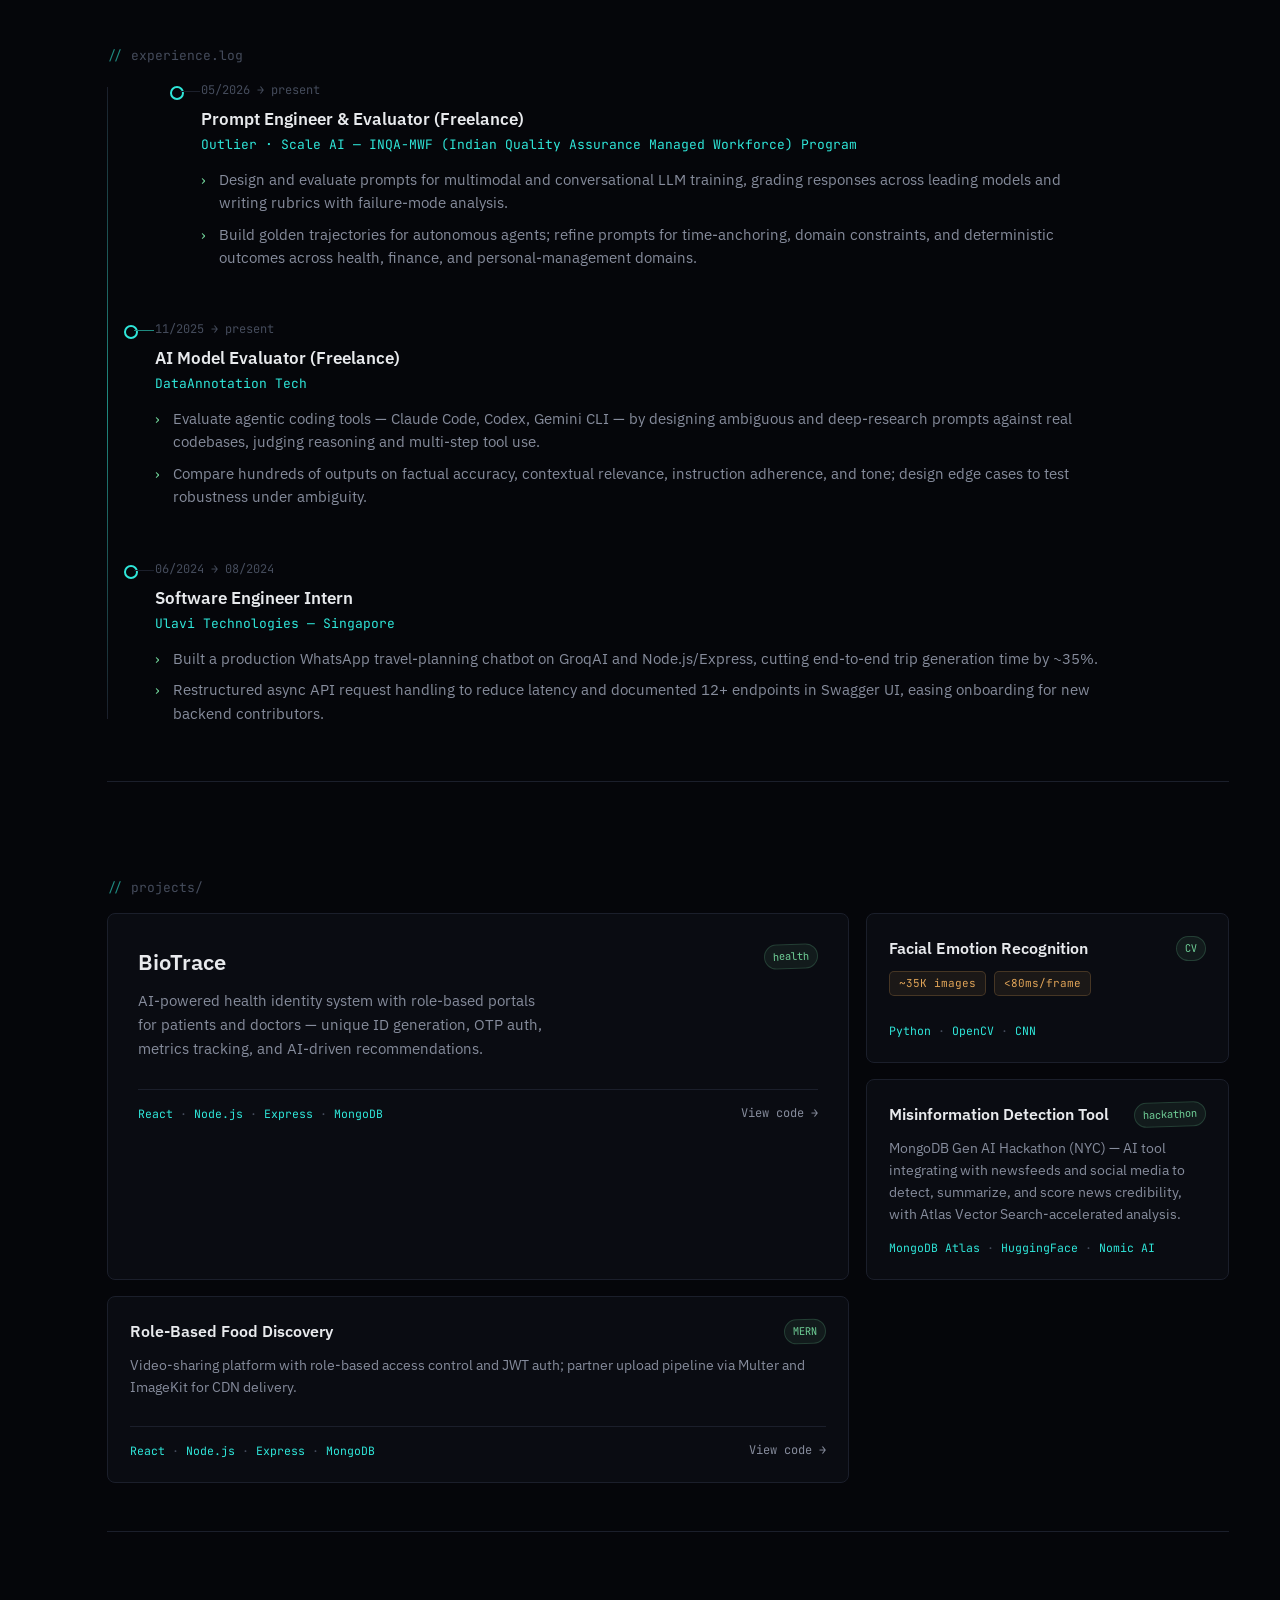
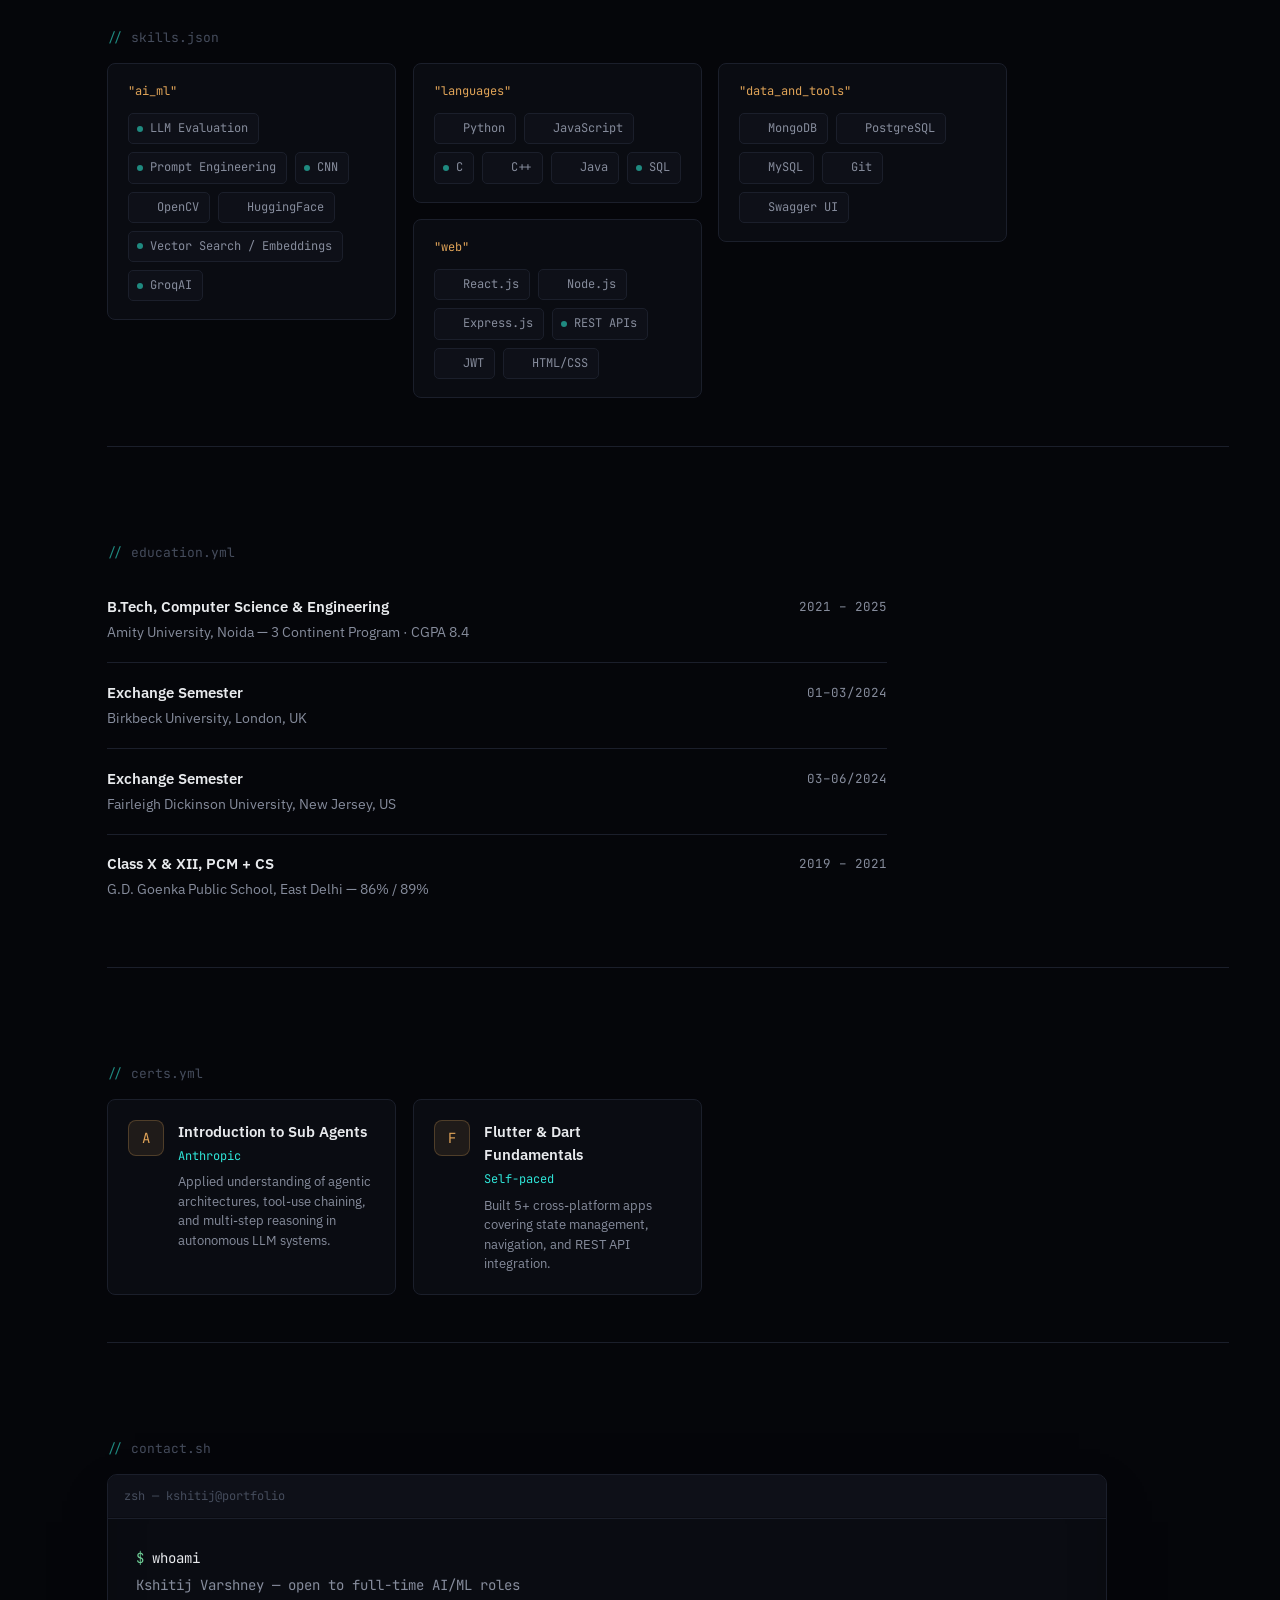
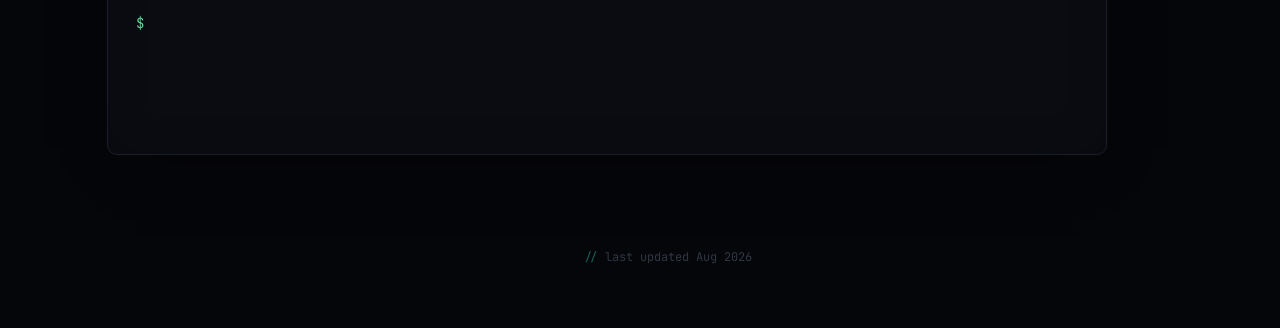
==== commit e7317357: "Update index.html" ====
--- a/index.html
+++ b/index.html
@@ -111,7 +111,7 @@
       <div class="node">
         <div class="log-time">05/2026 → present</div>
         <div class="log-title">Prompt Engineer &amp; Evaluator (Freelance)</div>
-        <div class="log-org">Outlier · Scale AI — India MWF Program</div>
+        <div class="log-org">Outlier · Scale AI — INQA-MWF (Indian Quality Assurance Managed Workforce) Program</div>
         <ul class="log-list">
           <li>Design and evaluate prompts for multimodal and conversational LLM training, grading responses across leading models and writing rubrics with failure-mode analysis.</li>
           <li>Build golden trajectories for autonomous agents; refine prompts for time-anchoring, domain constraints, and deterministic outcomes across health, finance, and personal-management domains.</li>
